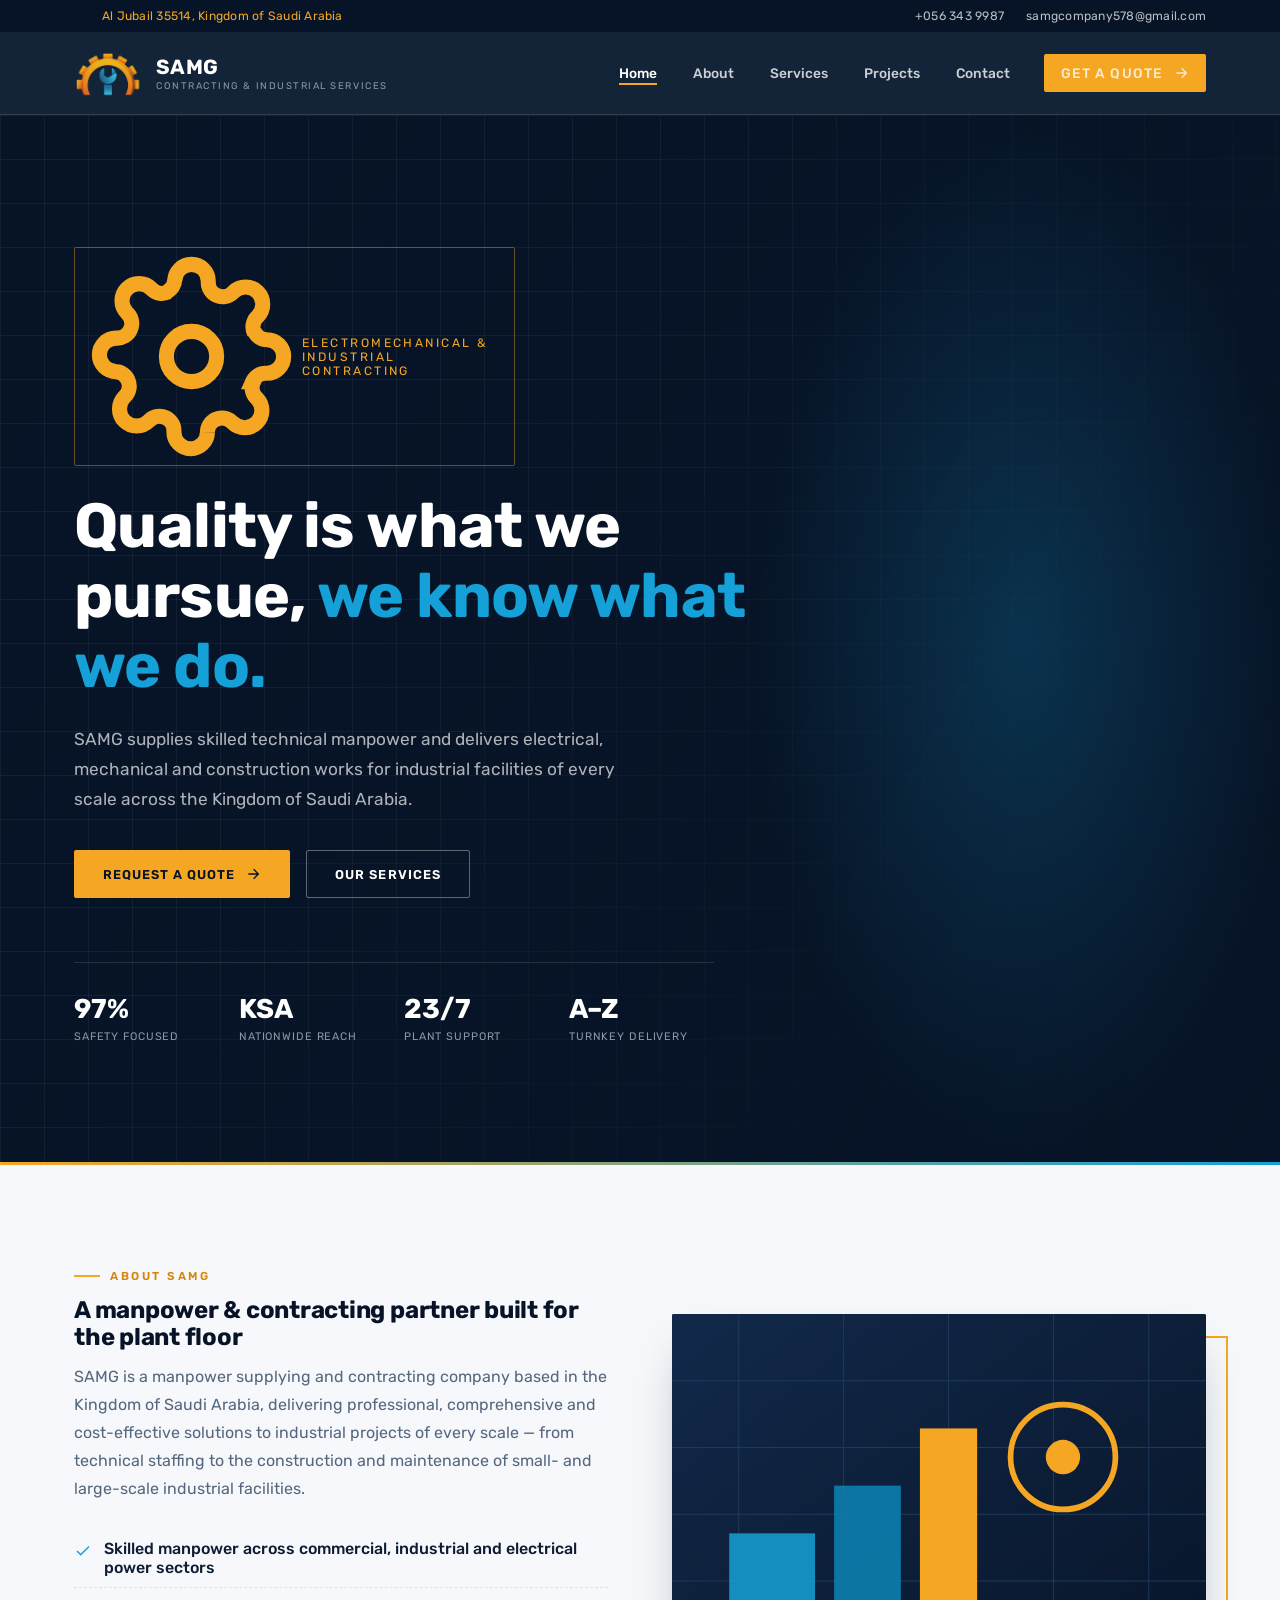
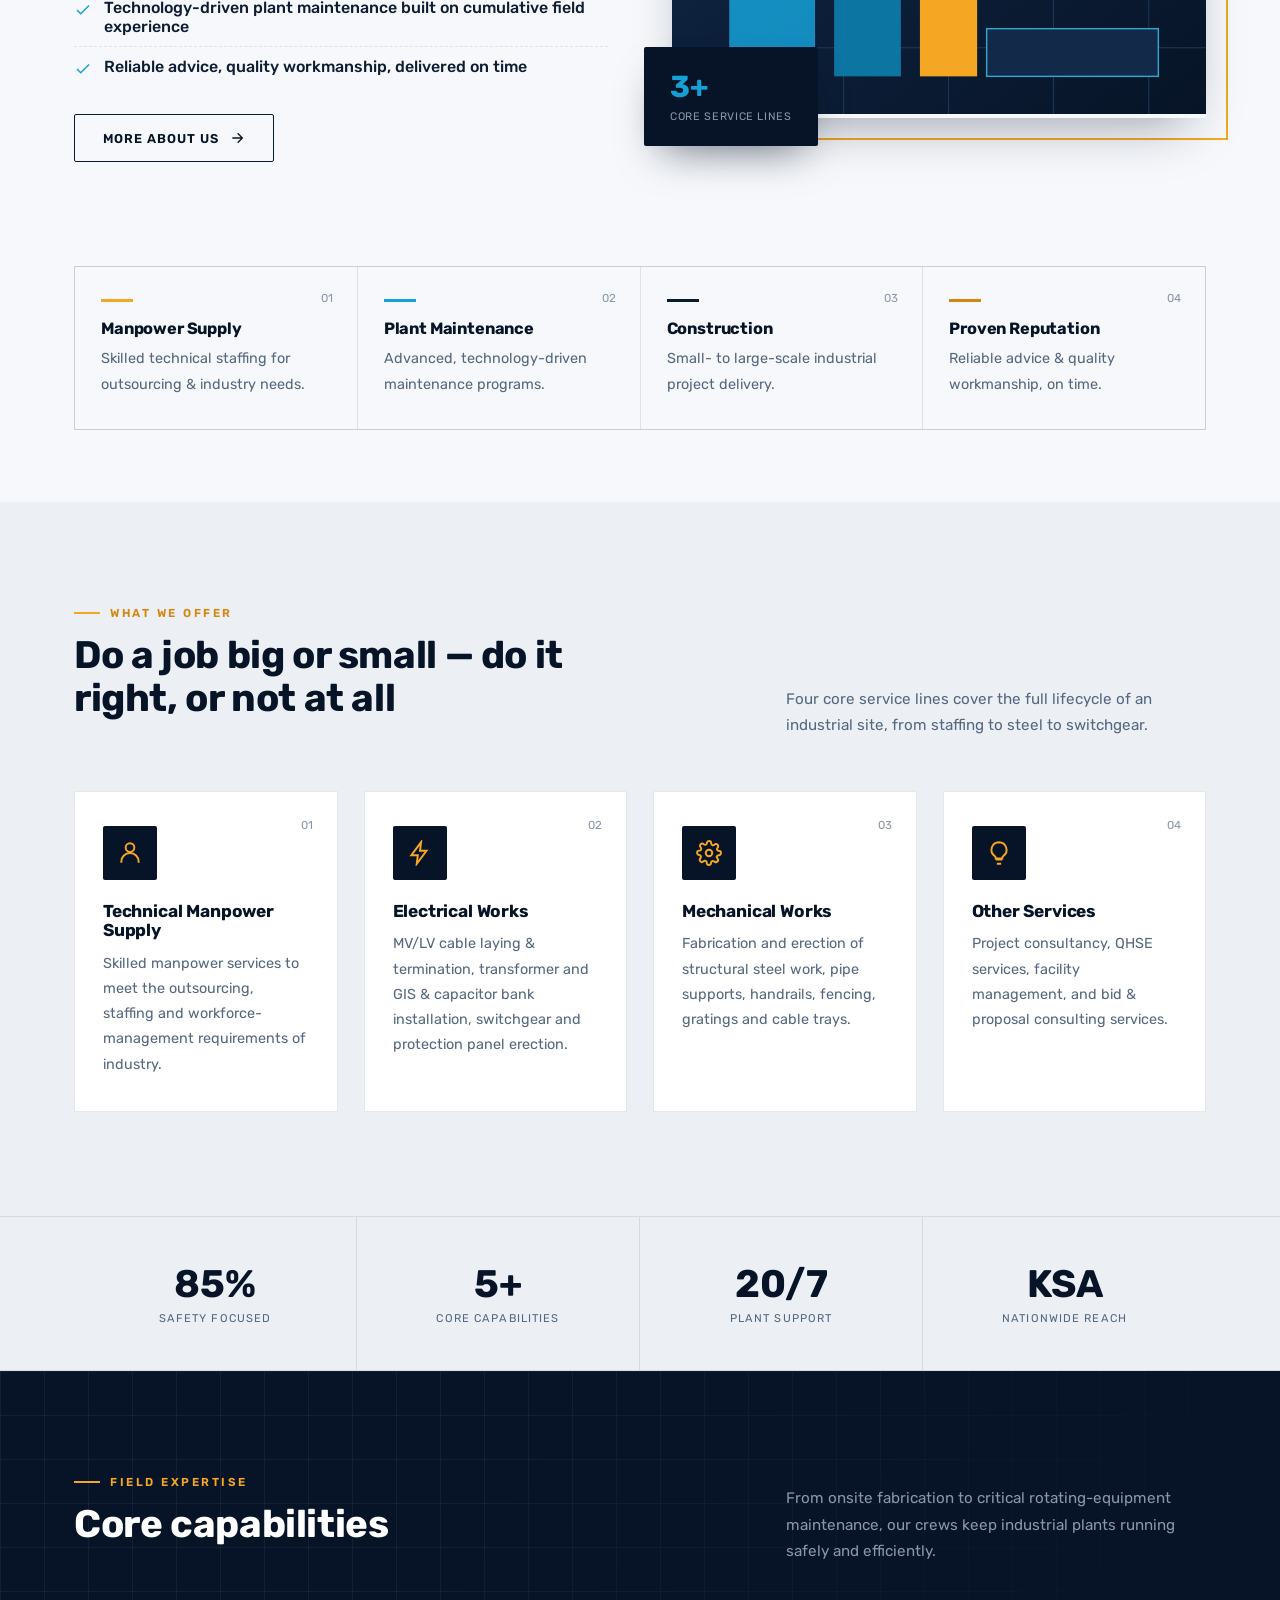
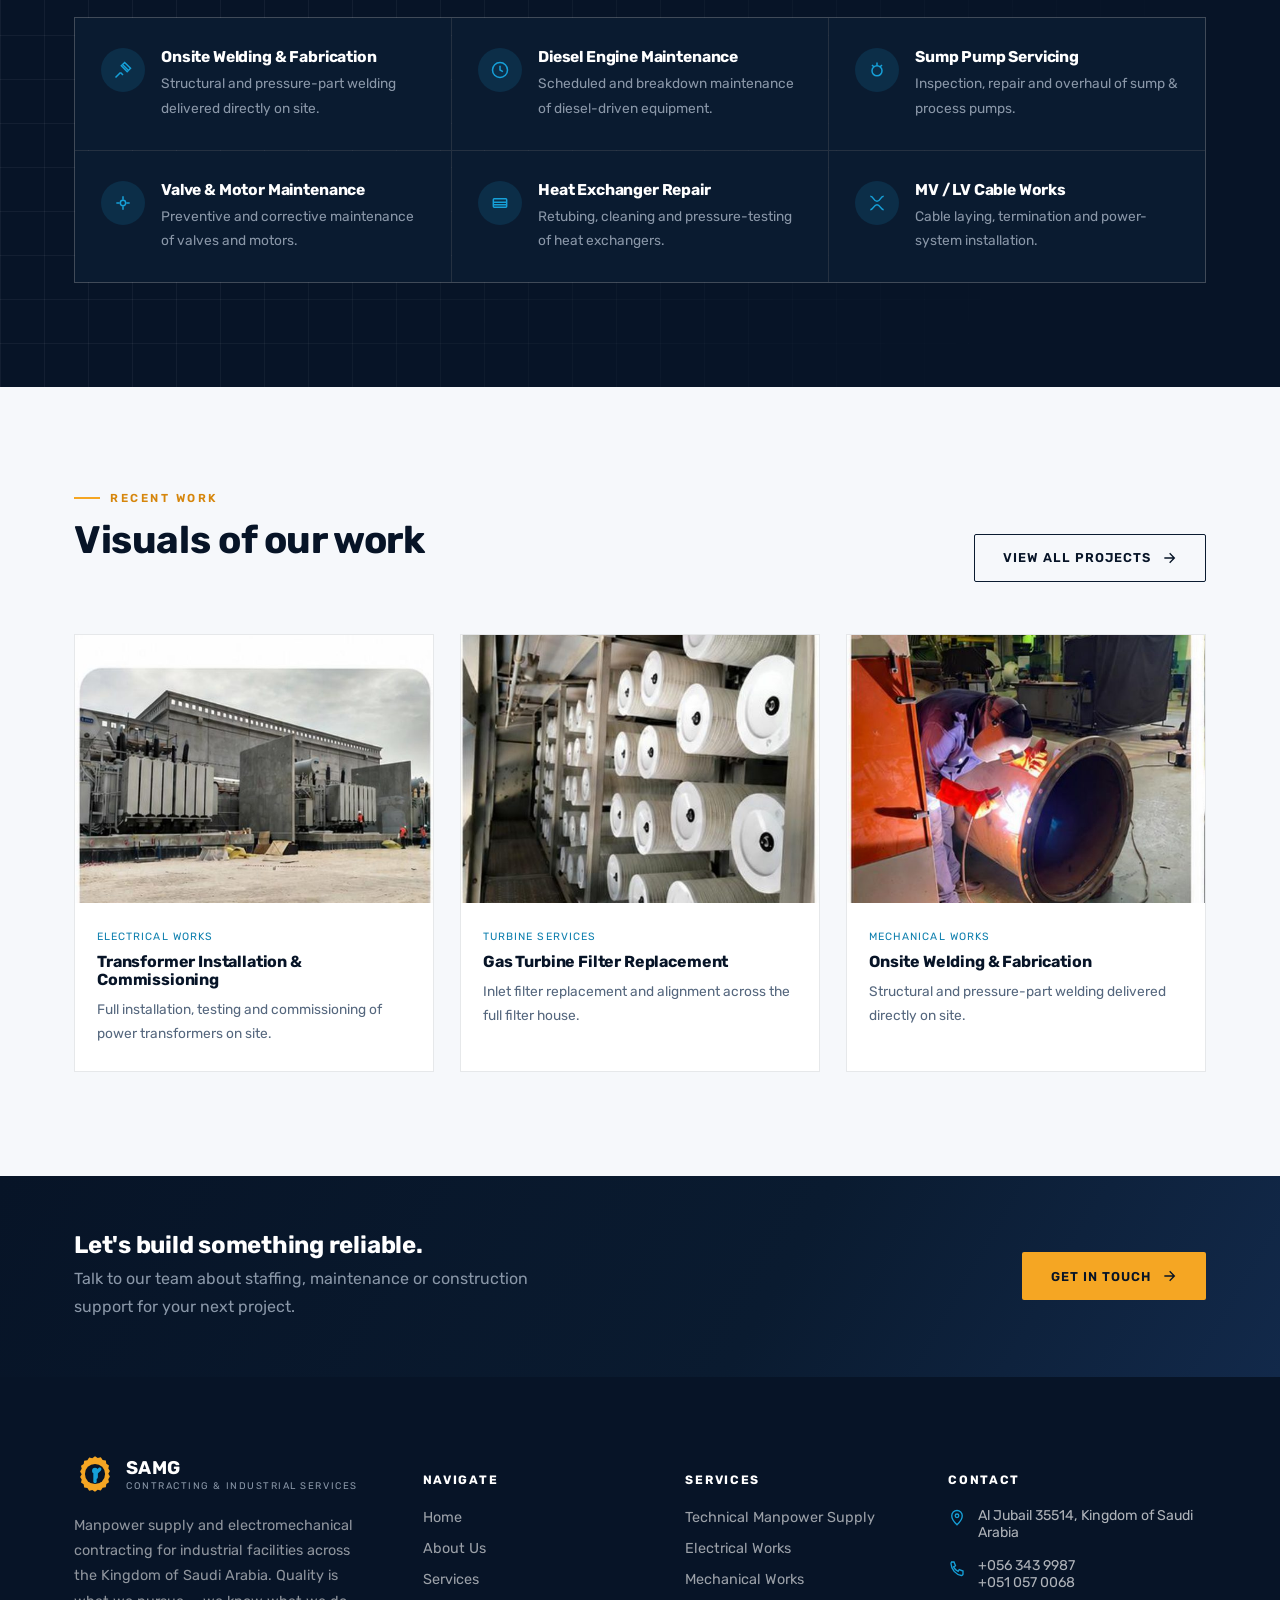
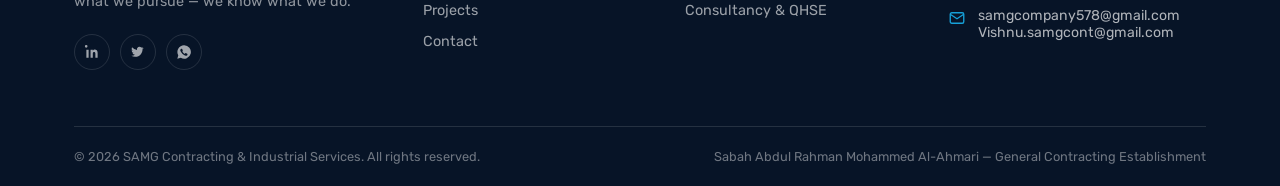
==== index.html @ eab7c197 "Initial Commit - SAMG website" ====
<!doctype html>
<html lang="en">

<head>
  <meta charset="UTF-8">
  <meta name="viewport" content="width=device-width, initial-scale=1.0">
  <title>SAMG Contracting & Industrial Services | Al Jubail, KSA</title>
  <meta name="description"
    content="SAMG is a manpower supplying and electromechanical contracting company based in Al Jubail, Kingdom of Saudi Arabia.">
  <link rel="icon" href="data:,">
  <link rel="preconnect" href="https://fonts.googleapis.com">
  <link
    href="https://fonts.googleapis.com/css2?family=Rubik:wght@400;500;600;700&family=JetBrains+Mono:wght@500;600&display=swap"
    rel="stylesheet">
  <link rel="stylesheet" href="css/style.css">
</head>

<body>
  <div class="topbar">
    <div class="container">
      <div class="topbar-links">
        <span><svg viewBox="0 0 24 24" fill="none" stroke="currentColor" stroke-width="1.8">
            <path d="M12 21s7-6.5 7-12a7 7 0 10-14 0c0 5.5 7 12 7 12z" />
            <circle cx="12" cy="9" r="2.4" />
          </svg></span>
        <span style="display:inline-flex;align-items:center;gap:6px;">Al Jubail 35514, Kingdom of Saudi Arabia</span>
      </div>
      <div class="topbar-links">
        <a href="tel:+0563439987">+056 343 9987</a>
        <a href="mailto:samgcompany578@gmail.com">samgcompany578@gmail.com</a>
      </div>
    </div>
  </div>
  <header class="navbar">
    <div class="container">
      <a href="index.html" class="brand">
        <img src="img/assets/logo.png" alt="samg_logo" class="brand-logo">
        <div>
          <div class="brand-word">SAM<span>G</span></div>
          <div class="brand-sub">Contracting &amp; Industrial Services</div>
        </div>
      </a>
      <nav class="nav-links">
        <a href="index.html" class="active">Home</a>
        <a href="about.html">About</a>
        <a href="services.html">Services</a>
        <a href="projects.html">Projects</a>
        <a href="contact.html">Contact</a>

        <a href="contact.html" class="btn btn-amber nav-cta">Get a Quote <svg viewBox="0 0 24 24" fill="none"
            stroke="currentColor" stroke-width="2">
            <path d="M5 12h14M13 5l7 7-7 7" />
          </svg></a>

        <!-- <a href="img/assets/SAMG_Company_Profile.pdf" class="btn btn-amber nav-cta"
          download="SAMG_Company_Profile.pdf">Company Profile <svg viewBox="0 0 24 24" fill="none" stroke="currentColor"
            stroke-width="2">
            <path d="M5 12h14M13 5l7 7-7 7" />
          </svg></a> -->
      </nav>
      <button class="nav-toggle" aria-label="Toggle menu"><span></span><span></span><span></span></button>
    </div>
  </header>

  <section class="hero">
    <div class="hero-grid"></div>
    <div class="hero-glow"></div>
    <div class="container">
      <div class="hero-inner reveal in">
        <div class="hero-tag"><svg viewBox="0 0 24 24" fill="none" stroke="currentColor" stroke-width="1.8">
            <circle cx="12" cy="12" r="3" />
            <path
              d="M19.4 15a1.7 1.7 0 00.3 1.9l.1.1a2 2 0 11-2.9 2.9l-.1-.1a1.7 1.7 0 00-1.9-.3 1.7 1.7 0 00-1 1.6V21a2 2 0 11-4 0v-.1a1.7 1.7 0 00-1-1.6 1.7 1.7 0 00-1.9.3l-.1.1a2 2 0 11-2.9-2.9l.1-.1a1.7 1.7 0 00.3-1.9 1.7 1.7 0 00-1.6-1H3a2 2 0 110-4h.1a1.7 1.7 0 001.6-1 1.7 1.7 0 00-.3-1.9l-.1-.1a2 2 0 112.9-2.9l.1.1a1.7 1.7 0 001.9.3H9a1.7 1.7 0 001-1.6V3a2 2 0 114 0v.1a1.7 1.7 0 001 1.6 1.7 1.7 0 001.9-.3l.1-.1a2 2 0 112.9 2.9l-.1.1a1.7 1.7 0 00-.3 1.9V9a1.7 1.7 0 001.6 1H21a2 2 0 110 4h-.1a1.7 1.7 0 00-1.6 1z" />
          </svg> Electromechanical &amp; Industrial Contracting</div>
        <h1>Quality is what we pursue, <em>we know what we do.</em></h1>
        <p class="lead">SAMG supplies skilled technical manpower and delivers electrical, mechanical and construction
          works for industrial facilities of every scale across the Kingdom of Saudi Arabia.</p>
        <div class="hero-cta">
          <a href="contact.html" class="btn btn-amber">Request a Quote <svg viewBox="0 0 24 24" fill="none"
              stroke="currentColor" stroke-width="2">
              <path d="M5 12h14M13 5l7 7-7 7" />
            </svg></a>
          <a href="services.html" class="btn btn-outline">Our Services</a>
        </div>
        <div class="hero-stats">
          <div class="hero-stat"><b data-count="100" data-suffix="%">0%</b><span>Safety Focused</span></div>
          <div class="hero-stat"><b>KSA</b><span>Nationwide Reach</span></div>
          <div class="hero-stat"><b data-count="24" data-suffix="/7">0</b><span>Plant Support</span></div>
          <div class="hero-stat"><b>A&ndash;Z</b><span>Turnkey Delivery</span></div>
        </div>
      </div>
    </div>
  </section>
  <div class="rule"></div>

  <section class="section">
    <div class="container">
      <div class="about-grid">
        <div class="reveal">
          <div class="eyebrow">About SAMG</div>
          <h2>A manpower &amp; contracting partner built for the plant floor</h2>
          <p>SAMG is a manpower supplying and contracting company based in the Kingdom of Saudi Arabia, delivering
            professional, comprehensive and cost-effective solutions to industrial projects of every scale &mdash; from
            technical staffing to the construction and maintenance of small- and large-scale industrial facilities.</p>
          <ul class="check-list">
            <li><svg viewBox="0 0 24 24" fill="none" stroke="currentColor" stroke-width="2">
                <path d="M20 6L9 17l-5-5" />
              </svg>Skilled manpower across commercial, industrial and electrical power sectors</li>
            <li><svg viewBox="0 0 24 24" fill="none" stroke="currentColor" stroke-width="2">
                <path d="M20 6L9 17l-5-5" />
              </svg>Technology-driven plant maintenance built on cumulative field experience</li>
            <li><svg viewBox="0 0 24 24" fill="none" stroke="currentColor" stroke-width="2">
                <path d="M20 6L9 17l-5-5" />
              </svg>Reliable advice, quality workmanship, delivered on time</li>
          </ul>
          <a href="about.html" class="btn btn-outline-dark">More About Us <svg viewBox="0 0 24 24" fill="none"
              stroke="currentColor" stroke-width="2">
              <path d="M5 12h14M13 5l7 7-7 7" />
            </svg></a>
        </div>
        <div class="about-media reveal">
          <div class="about-frame"></div>
          <div class="about-photo">
            <svg viewBox="0 0 560 420" xmlns="http://www.w3.org/2000/svg" role="img"
              aria-label="Industrial site illustration">
              <rect width="560" height="420" fill="#0A1B30" />
              <rect width="560" height="420" fill="url(#g1)" />
              <defs>
                <linearGradient id="g1" x1="0" y1="0" x2="1" y2="1">
                  <stop offset="0" stop-color="#12294A" />
                  <stop offset="1" stop-color="#071427" />
                </linearGradient>
              </defs>
              <g stroke="#1E3B5F" stroke-width="1">
                <line x1="0" y1="70" x2="560" y2="70" />
                <line x1="0" y1="140" x2="560" y2="140" />
                <line x1="0" y1="210" x2="560" y2="210" />
                <line x1="0" y1="280" x2="560" y2="280" />
                <line x1="0" y1="350" x2="560" y2="350" />
                <line x1="70" y1="0" x2="70" y2="420" />
                <line x1="180" y1="0" x2="180" y2="420" />
                <line x1="290" y1="0" x2="290" y2="420" />
                <line x1="400" y1="0" x2="400" y2="420" />
                <line x1="500" y1="0" x2="500" y2="420" />
              </g>
              <rect x="60" y="230" width="90" height="150" fill="#16A0D8" opacity=".85" />
              <rect x="170" y="180" width="70" height="200" fill="#0E7FAE" opacity=".9" />
              <rect x="260" y="120" width="60" height="260" fill="#F5A623" />
              <circle cx="410" cy="150" r="55" fill="none" stroke="#F5A623" stroke-width="6" />
              <circle cx="410" cy="150" r="18" fill="#F5A623" />
              <rect x="330" y="330" width="180" height="50" fill="#12294A" stroke="#2FA8CC" stroke-width="1.5" />
            </svg>
          </div>
          <div class="badge-float">
            <b>3+</b>
            <span>Core Service Lines</span>
          </div>
        </div>
      </div>
    </div>
  </section>

  <section class="section-tight" style="padding-top:0;">
    <div class="container">
      <div class="pillars reveal">
        <div class="pillar"><span class="num">01</span>
          <div class="pillar-bar"></div>
          <h4>Manpower Supply</h4>
          <p>Skilled technical staffing for outsourcing &amp; industry needs.</p>
        </div>
        <div class="pillar"><span class="num">02</span>
          <div class="pillar-bar"></div>
          <h4>Plant Maintenance</h4>
          <p>Advanced, technology-driven maintenance programs.</p>
        </div>
        <div class="pillar"><span class="num">03</span>
          <div class="pillar-bar"></div>
          <h4>Construction</h4>
          <p>Small- to large-scale industrial project delivery.</p>
        </div>
        <div class="pillar"><span class="num">04</span>
          <div class="pillar-bar"></div>
          <h4>Proven Reputation</h4>
          <p>Reliable advice &amp; quality workmanship, on time.</p>
        </div>
      </div>
    </div>
  </section>

  <section class="section" style="background:var(--paper-2);">
    <div class="container">
      <div class="head-row reveal">
        <div>
          <div class="eyebrow">What We Offer</div>
          <h2>Do a job big or small &mdash; do it right, or not at all</h2>
        </div>
        <p>Four core service lines cover the full lifecycle of an industrial site, from staffing to steel to switchgear.
        </p>
      </div>
      <div class="services-grid">
        <div class="service-card reveal" id="manpower"><span class="service-idx">01</span>
          <div class="service-icon"><svg viewBox="0 0 24 24" fill="none" stroke="currentColor" stroke-width="1.8">
              <circle cx="12" cy="7" r="4" />
              <path d="M4 21v-1a8 8 0 0116 0v1" />
            </svg></div>
          <h3>Technical Manpower Supply</h3>
          <p>Skilled manpower services to meet the outsourcing, staffing and workforce-management requirements of
            industry.</p>
        </div>
        <div class="service-card reveal" id="electrical"><span class="service-idx">02</span>
          <div class="service-icon"><svg viewBox="0 0 24 24" fill="none" stroke="currentColor" stroke-width="1.8">
              <path d="M13 2L4 14h6l-1 8 9-12h-6z" />
            </svg></div>
          <h3>Electrical Works</h3>
          <p>MV/LV cable laying &amp; termination, transformer and GIS &amp; capacitor bank installation, switchgear and
            protection panel erection.</p>
        </div>
        <div class="service-card reveal" id="mechanical"><span class="service-idx">03</span>
          <div class="service-icon"><svg viewBox="0 0 24 24" fill="none" stroke="currentColor" stroke-width="1.8">
              <circle cx="12" cy="12" r="3" />
              <path
                d="M19.4 15a1.7 1.7 0 00.3 1.9l.1.1a2 2 0 11-2.9 2.9l-.1-.1a1.7 1.7 0 00-1.9-.3 1.7 1.7 0 00-1 1.6V21a2 2 0 11-4 0v-.1a1.7 1.7 0 00-1-1.6 1.7 1.7 0 00-1.9.3l-.1.1a2 2 0 11-2.9-2.9l.1-.1a1.7 1.7 0 00.3-1.9 1.7 1.7 0 00-1.6-1H3a2 2 0 110-4h.1a1.7 1.7 0 001.6-1 1.7 1.7 0 00-.3-1.9l-.1-.1a2 2 0 112.9-2.9l.1.1a1.7 1.7 0 001.9.3H9a1.7 1.7 0 001-1.6V3a2 2 0 114 0v.1a1.7 1.7 0 001 1.6 1.7 1.7 0 001.9-.3l.1-.1a2 2 0 112.9 2.9l-.1.1a1.7 1.7 0 00-.3 1.9V9a1.7 1.7 0 001.6 1H21a2 2 0 110 4h-.1a1.7 1.7 0 00-1.6 1z" />
            </svg></div>
          <h3>Mechanical Works</h3>
          <p>Fabrication and erection of structural steel work, pipe supports, handrails, fencing, gratings and cable
            trays.</p>
        </div>
        <div class="service-card reveal" id="other"><span class="service-idx">04</span>
          <div class="service-icon"><svg viewBox="0 0 24 24" fill="none" stroke="currentColor" stroke-width="1.8">
              <path d="M9 18h6M10 22h4M12 2a7 7 0 00-4 12.7c.6.5 1 1.3 1 2.1v.2h6v-.2c0-.8.4-1.6 1-2.1A7 7 0 0012 2z" />
            </svg></div>
          <h3>Other Services</h3>
          <p>Project consultancy, QHSE services, facility management, and bid &amp; proposal consulting services.</p>
        </div>
      </div>
    </div>
  </section>

  <section class="stats-strip">
    <div class="container">
      <div class="stats-row">
        <div class="stat reveal"><b data-count="100" data-suffix="%">0%</b><span>Safety Focused</span></div>
        <div class="stat reveal"><b data-count="6" data-suffix="+">0+</b><span>Core Capabilities</span></div>
        <div class="stat reveal"><b data-count="24" data-suffix="/7">0</b><span>Plant Support</span></div>
        <div class="stat reveal"><b>KSA</b><span>Nationwide Reach</span></div>
      </div>
    </div>
  </section>

  <section class="capabilities section">
    <div class="hero-grid"></div>
    <div class="container" style="position:relative;z-index:2;">
      <div class="head-row reveal">
        <div>
          <div class="eyebrow on-dark">Field Expertise</div>
          <h2 style="color:#fff;">Core capabilities</h2>
        </div>
        <p style="color:var(--slate-light);">From onsite fabrication to critical rotating-equipment maintenance, our
          crews keep industrial plants running safely and efficiently.</p>
      </div>
      <div class="cap-grid reveal">
        <div class="cap-item">
          <div class="cap-icon"><svg viewBox="0 0 24 24" fill="none" stroke="currentColor" stroke-width="1.8">
              <path d="M3 21l6-6M14 3l7 7-4 4-7-7z" />
              <path d="M9 15l3 3M12 6l6 6" />
            </svg></div>
          <div>
            <h4>Onsite Welding &amp; Fabrication</h4>
            <p>Structural and pressure-part welding delivered directly on site.</p>
          </div>
        </div>
        <div class="cap-item">
          <div class="cap-icon"><svg viewBox="0 0 24 24" fill="none" stroke="currentColor" stroke-width="1.8">
              <circle cx="12" cy="12" r="9" />
              <path d="M12 7v5l3.5 2" />
            </svg></div>
          <div>
            <h4>Diesel Engine Maintenance</h4>
            <p>Scheduled and breakdown maintenance of diesel-driven equipment.</p>
          </div>
        </div>
        <div class="cap-item">
          <div class="cap-icon"><svg viewBox="0 0 24 24" fill="none" stroke="currentColor" stroke-width="1.8">
              <circle cx="12" cy="13" r="6" />
              <path d="M12 3v4M6 6l2.5 2.5M18 6l-2.5 2.5" />
            </svg></div>
          <div>
            <h4>Sump Pump Servicing</h4>
            <p>Inspection, repair and overhaul of sump &amp; process pumps.</p>
          </div>
        </div>
        <div class="cap-item">
          <div class="cap-icon"><svg viewBox="0 0 24 24" fill="none" stroke="currentColor" stroke-width="1.8">
              <circle cx="12" cy="12" r="3.2" />
              <path d="M4 12h4M16 12h4M12 4v4M12 16v4" />
            </svg></div>
          <div>
            <h4>Valve &amp; Motor Maintenance</h4>
            <p>Preventive and corrective maintenance of valves and motors.</p>
          </div>
        </div>
        <div class="cap-item">
          <div class="cap-icon"><svg viewBox="0 0 24 24" fill="none" stroke="currentColor" stroke-width="1.8">
              <rect x="4" y="7" width="16" height="10" rx="1" />
              <path d="M4 11h16M4 14h16" />
            </svg></div>
          <div>
            <h4>Heat Exchanger Repair</h4>
            <p>Retubing, cleaning and pressure-testing of heat exchangers.</p>
          </div>
        </div>
        <div class="cap-item">
          <div class="cap-icon"><svg viewBox="0 0 24 24" fill="none" stroke="currentColor" stroke-width="1.8">
              <path d="M4 4c4 0 4 6 8 6s4-6 8-6M4 20c4 0 4-6 8-6s4 6 8 6" />
            </svg></div>
          <div>
            <h4>MV / LV Cable Works</h4>
            <p>Cable laying, termination and power-system installation.</p>
          </div>
        </div>
      </div>
    </div>
  </section>

  <section class="section">
    <div class="container">
      <div class="head-row reveal">
        <div>
          <div class="eyebrow">Recent Work</div>
          <h2>Visuals of our work</h2>
        </div>
        <a href="projects.html" class="btn btn-outline-dark">View All Projects <svg viewBox="0 0 24 24" fill="none"
            stroke="currentColor" stroke-width="2">
            <path d="M5 12h14M13 5l7 7-7 7" />
          </svg></a>
      </div>
      <div class="proj-grid reveal">
        <div class="proj-card">
          <div class="proj-media"><img src="img/projects/work_transformer_install.jpg" alt="Transformer installation"
              loading="lazy"></div>
          <div class="proj-body"><span class="proj-tag">Electrical Works</span>
            <h3>Transformer Installation &amp; Commissioning</h3>
            <p>Full installation, testing and commissioning of power transformers on site.</p>
          </div>
        </div>
        <div class="proj-card">
          <div class="proj-media"><img src="img/projects/work_filter_racks.jpg" alt="Gas turbine filter replacement"
              loading="lazy"></div>
          <div class="proj-body"><span class="proj-tag">Turbine Services</span>
            <h3>Gas Turbine Filter Replacement</h3>
            <p>Inlet filter replacement and alignment across the full filter house.</p>
          </div>
        </div>
        <div class="proj-card">
          <div class="proj-media"><img src="img/projects/work_welding.jpg" alt="Onsite welding" loading="lazy"></div>
          <div class="proj-body"><span class="proj-tag">Mechanical Works</span>
            <h3>Onsite Welding &amp; Fabrication</h3>
            <p>Structural and pressure-part welding delivered directly on site.</p>
          </div>
        </div>
      </div>
    </div>
  </section>

  <section class="cta-banner">
    <div class="container">
      <div class="reveal">
        <h3>Let's build something reliable.</h3>
        <p>Talk to our team about staffing, maintenance or construction support for your next project.</p>
      </div>
      <a href="contact.html" class="btn btn-amber reveal">Get In Touch <svg viewBox="0 0 24 24" fill="none"
          stroke="currentColor" stroke-width="2">
          <path d="M5 12h14M13 5l7 7-7 7" />
        </svg></a>
    </div>
  </section>
  <footer>
    <div class="container">
      <div class="footer-grid">
        <div class="footer-about">
          <div class="footer-brand">
            <svg viewBox="0 0 100 100" class="brand-mark" xmlns="http://www.w3.org/2000/svg" aria-hidden="true">
              <g>
                <path fill="#F5A623"
                  d="M50 8l6.5 3.8 7.4-1.6 4.3 6.3 7.5 1.3 1.3 7.5 6.3 4.3-1.6 7.4L85.5 43l-3.8 6.5 3.8 6.5-3.8 6.4 1.6 7.4-6.3 4.3-1.3 7.5-7.5 1.3-4.3 6.3-7.4-1.6L50 92l-6.5-3.8-7.4 1.6-4.3-6.3-7.5-1.3-1.3-7.5-6.3-4.3 1.6-7.4L14.5 57l3.8-6.5-3.8-6.5 3.8-6.4-1.6-7.4 6.3-4.3 1.3-7.5 7.5-1.3 4.3-6.3 7.4 1.6z" />
                <circle cx="50" cy="50" r="24" fill="#071427" />
                <path fill="#16A0D8"
                  d="M50 30c2.2 0 4 1.8 4 4v10.3l6.4 6.4a4 4 0 11-5.7 5.7L47.7 49.4a4 4 0 01-1.7-3.3V34c0-2.2 1.8-4 4-4z"
                  transform="rotate(45 50 50)" />
                <rect x="46" y="46" width="8" height="26" rx="4" fill="#16A0D8" />
                <circle cx="50" cy="42" r="7" fill="#16A0D8" />
              </g>
            </svg>
            <div>
              <div class="brand-word">SAM<span>G</span></div>
              <div class="brand-sub">Contracting &amp; Industrial Services</div>
            </div>
          </div>
          <p>Manpower supply and electromechanical contracting for industrial facilities across the Kingdom of Saudi
            Arabia. Quality is what we pursue — we know what we do.</p>
          <div class="social-row">
            <a href="#" aria-label="LinkedIn"><svg viewBox="0 0 24 24" fill="currentColor">
                <path
                  d="M6.94 8.5H3.56V20.5H6.94V8.5ZM5.25 3.5A1.97 1.97 0 103.28 5.47 1.96 1.96 0 005.25 3.5ZM20.44 20.5H17.06V14.4C17.06 12.8 16.4 12 15.2 12A1.9 1.9 0 0013.2 13.9V20.5H9.83V8.5H13.2V10.1A3.72 3.72 0 0116.2 8.3C18.44 8.3 20.44 9.7 20.44 13V20.5Z" />
              </svg></a>
            <a href="#" aria-label="Twitter"><svg viewBox="0 0 24 24" fill="currentColor">
                <path
                  d="M20 5.9c-.7.3-1.4.5-2.2.6a3.8 3.8 0 001.7-2.1c-.8.4-1.6.8-2.5 1a3.8 3.8 0 00-6.5 3.5A10.8 10.8 0 013 4.9a3.8 3.8 0 001.2 5.1c-.6 0-1.2-.2-1.7-.5v.1a3.8 3.8 0 003 3.8 3.8 3.8 0 01-1.7.1 3.8 3.8 0 003.6 2.7A7.7 7.7 0 012 17.6a10.8 10.8 0 005.9 1.7c7 0 10.9-5.9 10.9-11v-.5c.8-.5 1.4-1.2 1.9-2z" />
              </svg></a>
            <a href="https://wa.me/966507512981" aria-label="WhatsApp"><svg viewBox="0 0 24 24" fill="currentColor">
                <path
                  d="M12 2a10 10 0 00-8.6 15L2 22l5.2-1.4A10 10 0 1012 2zm5.7 14.3c-.2.6-1.3 1.2-1.8 1.2-.5.1-1 .1-3.3-.7a11.6 11.6 0 01-4.8-4.3c-1-1.3-1.4-2.4-1.4-3 0-.7.5-1.6 1-2a1.1 1.1 0 01.8-.4h.5c.2 0 .4 0 .6.5l.8 2c.1.2.1.4 0 .6l-.4.6c-.1.2-.2.3-.1.5.5 1 1.2 1.8 2 2.4.8.6 1.2.8 1.4.9.2.1.4.1.5-.1l.7-.9c.2-.2.4-.2.6-.1l1.8 1c.2.1.4.2.4.4.1.2.1.8-.1 1.4z" />
              </svg></a>
          </div>
        </div>
        <div>
          <h5>Navigate</h5>
          <ul class="footer-links">
            <li><a href="index.html">Home</a></li>
            <li><a href="about.html">About Us</a></li>
            <li><a href="services.html">Services</a></li>
            <li><a href="projects.html">Projects</a></li>
            <li><a href="contact.html">Contact</a></li>
          </ul>
        </div>
        <div>
          <h5>Services</h5>
          <ul class="footer-links">
            <li><a href="services.html#manpower">Technical Manpower Supply</a></li>
            <li><a href="services.html#electrical">Electrical Works</a></li>
            <li><a href="services.html#mechanical">Mechanical Works</a></li>
            <li><a href="services.html#other">Consultancy &amp; QHSE</a></li>
          </ul>
        </div>
        <div>
          <h5>Contact</h5>
          <ul class="footer-contact">
            <li><svg viewBox="0 0 24 24" fill="none" stroke="currentColor" stroke-width="1.8">
                <path d="M12 21s7-6.5 7-12a7 7 0 10-14 0c0 5.5 7 12 7 12z" />
                <circle cx="12" cy="9" r="2.4" />
              </svg><span>Al Jubail 35514, Kingdom of Saudi Arabia</span></li>
            <li><svg viewBox="0 0 24 24" fill="none" stroke="currentColor" stroke-width="1.8">
                <path d="M4 4h4l2 5-2.5 1.5a12 12 0 006 6L15 14l5 2v4a2 2 0 01-2.2 2A17 17 0 014 6.2 2 2 0 016 4z" />
              </svg><span>+056 343 9987<br>+051 057 0068</span></li>
            <li><svg viewBox="0 0 24 24" fill="none" stroke="currentColor" stroke-width="1.8">
                <rect x="3" y="5" width="18" height="14" rx="2" />
                <path d="M3 7l9 6 9-6" />
              </svg><span>samgcompany578@gmail.com<br>Vishnu.samgcont@gmail.com</span></li>
          </ul>
        </div>
      </div>
      <div class="footer-bottom">
        <span>&copy; <span id="year"></span> SAMG Contracting &amp; Industrial Services. All rights reserved.</span>
        <span>Sabah Abdul Rahman Mohammed Al-Ahmari — General Contracting Establishment</span>
      </div>
    </div>
  </footer>
  <div class="to-top" aria-label="Back to top"><svg viewBox="0 0 24 24" fill="none" stroke="currentColor"
      stroke-width="2">
      <path d="M12 19V5M5 12l7-7 7 7" />
    </svg></div>
  <script>document.getElementById('year').textContent = new Date().getFullYear();</script>
  <script src="js/main.js"></script>
</body>

</html>
---- css/style.css ----
/* ============================================================
   SAMG · Contracting & Industrial Services
   Design tokens
   ============================================================ */
:root{
  --navy-deep:   #071427;
  --navy:        #0A1B30;
  --navy-soft:   #12294A;
  --paper:       #F6F8FB;
  --paper-2:     #ECF0F5;
  --ink:         #0E1D33;
  --slate:       #55677E;
  --slate-light: #8A97A8;
  --amber:       #F5A623;
  --amber-deep:  #D6860C;
  --teal:        #16A0D8;
  --teal-deep:   #0E7FAE;
  --line:        rgba(14,29,51,0.10);
  --line-dark:   rgba(255,255,255,0.12);

  --font-display: "Rubik", sans-serif;
  --font-body:    "Rubik", sans-serif;
  --font-mono:    "Rubik", sans-serif;
  /* --font-mono:    "JetBrains Mono", "Courier New", monospace; */
}

*{box-sizing:border-box;}
html{scroll-behavior:smooth;}
body{
  margin:0;
  font-family:var(--font-body);
  color:var(--ink);
  background:var(--paper);
  -webkit-font-smoothing:antialiased;
  overflow-x:hidden;
}
img{max-width:100%;display:block;}
a{text-decoration:none;color:inherit;}
ul{list-style:none;margin:0;padding:0;}
h1,h2,h3,h4{
  font-family:var(--font-display);
  font-weight:700;
  line-height:1.12;
  margin:0 0 .5em;
  color:var(--navy-deep);
  letter-spacing:-0.01em;
}
p{margin:0 0 1em;color:var(--slate);line-height:1.75;}
.container{width:100%;max-width:1180px;margin:0 auto;padding:0 24px;}

/* -------------------- eyebrow / labels -------------------- */
.eyebrow{
  font-family:var(--font-mono);
  font-size:.72rem;
  letter-spacing:.22em;
  text-transform:uppercase;
  color:var(--amber-deep);
  display:flex;
  align-items:center;
  gap:10px;
  margin-bottom:14px;
  font-weight:600;
}
.eyebrow::before{
  content:"";
  width:26px;height:2px;
  background:var(--amber);
  display:inline-block;
}
.eyebrow.on-dark{color:var(--amber);}

.section{padding:104px 0;}
.section-tight{padding:72px 0;}
@media(max-width:780px){
  .section{padding:64px 0;}
  .section-tight{padding:48px 0;}
}

/* -------------------- buttons -------------------- */
.btn{
  display:inline-flex;
  align-items:center;
  gap:10px;
  font-family:var(--font-mono);
  font-size:.8rem;
  letter-spacing:.08em;
  text-transform:uppercase;
  font-weight:600;
  padding:15px 28px;
  border-radius:2px;
  border:1.5px solid transparent;
  cursor:pointer;
  transition:all .25s ease;
  white-space:nowrap;
}
.btn-amber{background:var(--amber);color:var(--navy-deep);}
.btn-amber:hover{background:var(--amber-deep);transform:translateY(-2px);}
.btn-outline{border-color:rgba(255,255,255,.35);color:#fff;}
.btn-outline:hover{border-color:#fff;background:rgba(255,255,255,.08);}
.btn-outline-dark{border-color:var(--navy);color:var(--navy-deep);}
.btn-outline-dark:hover{background:var(--navy-deep);color:#fff;}
.btn svg{width:16px;height:16px;transition:transform .25s ease;}
.btn:hover svg{transform:translateX(4px);}

/* -------------------- topbar + nav -------------------- */
.topbar{
  background:var(--navy-deep);
  color:rgba(255,255,255,.72);
  font-family:var(--font-mono);
  font-size:.76rem;
  letter-spacing:.02em;
}
.topbar .container{
  display:flex;justify-content:space-between;align-items:center;
  padding-top:9px;padding-bottom:9px;
  flex-wrap:wrap; gap:8px;
}
.topbar a{color:rgba(255,255,255,.72);}
.topbar-links{display:flex;gap:22px;}
.topbar-links span{color:var(--amber);margin-right:6px;}

.navbar{
  position:sticky;top:0;z-index:200;
  background:rgba(10,27,48,.96);
  backdrop-filter:blur(8px);
  border-bottom:1px solid var(--line-dark);
}
.navbar .container{
  display:flex;align-items:center;justify-content:space-between;
  height:82px;
}
.brand{display:flex;align-items:center;gap:12px;}
.brand-mark{width:42px;height:42px;flex:none;}
.brand-word{
  font-family:var(--font-display);
  font-weight:700;font-size:1.28rem;letter-spacing:.02em;
  color:#fff;
}
.brand-logo{width:70px;flex:none;}
/* .brand-word span{color:var(--teal);} */
.brand-sub{
  font-family:var(--font-mono);
  font-size:.6rem;letter-spacing:.16em;
  color:var(--slate-light);text-transform:uppercase;
  margin-top:1px;
}
.nav-links{display:flex;align-items:center;gap:4px;}
.nav-links a{
  color:rgba(255,255,255,.78);
  font-size:.86rem;font-weight:500;
  padding:10px 16px;border-radius:2px;
  position:relative;
  transition:color .2s ease;
}
.nav-links a:hover, .nav-links a.active{color:#fff;}
.nav-links a.active::after{
  content:"";position:absolute;left:16px;right:16px;bottom:6px;height:2px;background:var(--amber);
}
.nav-cta{margin-left:14px;}
.nav-toggle{display:none;background:none;border:0;cursor:pointer;padding:8px;}
.nav-toggle span{display:block;width:24px;height:2px;background:#fff;margin:5px 0;transition:.25s;}

@media(max-width:980px){
  .nav-links{
    position:fixed;inset:82px 0 0 0;
    background:var(--navy-deep);
    flex-direction:column;align-items:flex-start;
    padding:20px 28px;gap:2px;
    transform:translateX(100%);
    transition:transform .3s ease;
    overflow-y:auto;
    height:calc(100vh - 82px);
  }
  .nav-links.open{transform:translateX(0);}
  .nav-links a{width:100%;padding:14px 6px;border-bottom:1px solid var(--line-dark);}
  .nav-cta{margin:14px 0 0;}
  .nav-toggle{display:block;}
  .topbar-links{gap:14px;}
}

/* -------------------- hero -------------------- */
.hero{
  position:relative;
  background:
    linear-gradient(120deg, rgba(7,20,39,.92) 10%, rgba(7,20,39,.72) 55%, rgba(7,20,39,.4) 100%),
    var(--navy-deep);
  color:#fff;
  overflow:hidden;
}
.hero-grid{
  position:absolute;inset:0;
  background-image:
    linear-gradient(rgba(255,255,255,.05) 1px, transparent 1px),
    linear-gradient(90deg, rgba(255,255,255,.05) 1px, transparent 1px);
  background-size:44px 44px;
  mask-image:linear-gradient(120deg, #000 30%, transparent 85%);
}
.hero-glow{
  position:absolute;right:-10%;top:-20%;width:60%;height:140%;
  background:radial-gradient(closest-side, rgba(22,160,216,.22), transparent 70%);
  pointer-events:none;
}
.hero-inner{
  position:relative;z-index:2;
  padding:132px 0 118px;
  max-width:760px;
}
.hero-tag{
  font-family:var(--font-mono);font-size:.76rem;letter-spacing:.2em;
  text-transform:uppercase;color:var(--amber);
  display:inline-flex;align-items:center;gap:10px;
  border:1px solid rgba(245,166,35,.4);
  padding:8px 16px;border-radius:2px;margin-bottom:26px;
}
.hero h1{
  font-size:clamp(2.4rem, 5vw, 3.9rem);
  color:#fff;margin-bottom:22px;
}
.hero h1 em{
  font-style:normal;color:var(--teal);
}
.hero p.lead{
  color:rgba(255,255,255,.68);
  font-size:1.08rem;max-width:560px;margin-bottom:36px;
}
.hero-cta{display:flex;gap:16px;flex-wrap:wrap;margin-bottom:64px;}
.hero-stats{
  display:grid;grid-template-columns:repeat(4,1fr);
  border-top:1px solid var(--line-dark);
  padding-top:30px;max-width:640px;gap:20px;
}
.hero-stat b{
  display:block;font-family:var(--font-display);font-size:1.7rem;color:#fff;
}
.hero-stat span{
  font-family:var(--font-mono);font-size:.68rem;letter-spacing:.08em;
  text-transform:uppercase;color:var(--slate-light);
}
@media(max-width:700px){
  .hero-stats{grid-template-columns:repeat(2,1fr);row-gap:26px;}
  .hero-inner{padding:90px 0 70px;}
}

/* thin gradient rule used as a section divider */
.rule{height:3px;background:linear-gradient(90deg,var(--amber),var(--teal));}

/* -------------------- pill / breadcrumb page header (inner pages) -------------------- */
.page-head{
  position:relative;background:var(--navy-deep);color:#fff;
  padding:76px 0 58px;overflow:hidden;
}
.page-head .hero-grid{mask-image:linear-gradient(180deg,#000 0%, transparent 100%);}
.page-head h1{color:#fff;font-size:clamp(2rem,3.6vw,2.8rem);margin-bottom:10px;}
.crumb{
  font-family:var(--font-mono);font-size:.78rem;color:var(--slate-light);
  display:flex;gap:8px;align-items:center;position:relative;z-index:2;margin:10px 0px;
}
.crumb a{color:var(--teal);}
.page-head-inner{position:relative;z-index:2;}

/* -------------------- about section -------------------- */
.about-grid{
  display:grid;grid-template-columns:1fr 1fr;gap:64px;align-items:center;
}
.about-media{position:relative;}
.about-frame{
  border:2px solid var(--amber);
  position:absolute;inset:22px -22px -22px 22px;
  z-index:0;
}
.about-photo{
  position:relative;z-index:1;
  border-radius:2px;overflow:hidden;
  box-shadow:0 24px 50px -20px rgba(7,20,39,.4);
}
.badge-float{
  position:absolute;z-index:2;left:-28px;bottom:-28px;
  background:var(--navy-deep);color:#fff;
  padding:22px 26px;border-radius:2px;
  box-shadow:0 20px 40px -16px rgba(7,20,39,.5);
  min-width:170px;
}
.badge-float b{font-family:var(--font-display);font-size:1.9rem;color:var(--teal);display:block;}
.badge-float span{font-family:var(--font-mono);font-size:.68rem;letter-spacing:.06em;color:var(--slate-light);text-transform:uppercase;}
@media(max-width:900px){
  .about-grid{grid-template-columns:1fr;gap:56px;}
  .about-frame{display:none;}
  .badge-float{left:16px;bottom:-24px;}
}

.check-list{margin:26px 0;}
.check-list li{
  display:flex;gap:12px;align-items:flex-start;
  padding:10px 0;color:var(--ink);font-weight:500;
  border-bottom:1px dashed var(--line);
}
.check-list li:last-child{border-bottom:0;}
.check-list svg{flex:none;width:18px;height:18px;color:var(--teal);margin-top:3px;}

/* -------------------- pillar / feature cards -------------------- */
.pillars{display:grid;grid-template-columns:repeat(4,1fr);gap:1px;background:var(--line);border:1px solid var(--line);}
.pillar{background:var(--paper);padding:32px 26px;position:relative;}
.pillar .num{
  font-family:var(--font-mono);font-size:.72rem;color:var(--slate-light);
  position:absolute;top:24px;right:24px;
}
.pillar h4{font-size:1.02rem;margin-bottom:8px;}
.pillar p{font-size:.9rem;margin:0;}
.pillar-bar{width:32px;height:3px;background:var(--amber);margin-bottom:18px;}
.pillar:nth-child(2) .pillar-bar{background:var(--teal);}
.pillar:nth-child(3) .pillar-bar{background:var(--navy);}
.pillar:nth-child(4) .pillar-bar{background:var(--amber-deep);}
@media(max-width:900px){.pillars{grid-template-columns:1fr 1fr;}}
@media(max-width:560px){.pillars{grid-template-columns:1fr;}}

/* -------------------- section heading -------------------- */
.head-row{
  display:flex;justify-content:space-between;align-items:flex-end;
  gap:32px;margin-bottom:52px;
}
.head-row h2{font-size:clamp(1.7rem,3vw,2.4rem);max-width:560px;}
.head-row p{max-width:420px;margin:0;font-size:.95rem;}
.center-head{text-align:center;max-width:640px;margin:0 auto 56px;}
.center-head h2{font-size:clamp(1.7rem,3vw,2.4rem);}
@media(max-width:780px){.head-row{flex-direction:column;align-items:flex-start;}}

/* -------------------- service cards -------------------- */
.services-grid{display:grid;grid-template-columns:repeat(4,1fr);gap:26px;}
.service-card{
  background:#fff;border:1px solid var(--line);
  padding:34px 28px;position:relative;
  transition:transform .25s ease, box-shadow .25s ease, border-color .25s ease;
}
.service-card:hover{
  transform:translateY(-6px);
  box-shadow:0 24px 44px -24px rgba(7,20,39,.28);
  border-color:transparent;
}
.service-icon{
  width:54px;height:54px;border-radius:2px;
  display:flex;align-items:center;justify-content:center;
  background:var(--navy-deep);color:var(--amber);
  margin-bottom:22px;
}
.service-icon svg{width:26px;height:26px;}
.service-card h3{font-size:1.08rem;margin-bottom:10px;}
.service-card p{font-size:.9rem;margin-bottom:0;}
.service-idx{
  position:absolute;top:26px;right:24px;
  font-family:var(--font-mono);font-size:.72rem;color:var(--slate-light);
}
@media(max-width:1000px){.services-grid{grid-template-columns:1fr 1fr;}}
@media(max-width:560px){.services-grid{grid-template-columns:1fr;}}

/* -------------------- capability list (dark strip) -------------------- */
.capabilities{
  background:var(--navy-deep);color:#fff;position:relative;overflow:hidden;
}
.cap-grid{display:grid;grid-template-columns:repeat(3,1fr);gap:1px;background:var(--line-dark);border:1px solid var(--line-dark);position:relative;z-index:2;}
.cap-item{background:var(--navy);padding:30px 26px;display:flex;gap:16px;}
.cap-icon{
  width:44px;height:44px;flex:none;border-radius:50%;
  background:rgba(22,160,216,.14);color:var(--teal);
  display:flex;align-items:center;justify-content:center;
}
.cap-icon svg{width:20px;height:20px;}
.cap-item h4{color:#fff;font-size:.98rem;margin-bottom:6px;}
.cap-item p{color:var(--slate-light);font-size:.86rem;margin:0;}
@media(max-width:900px){.cap-grid{grid-template-columns:1fr 1fr;}}
@media(max-width:600px){.cap-grid{grid-template-columns:1fr;}}

/* -------------------- stats counter strip -------------------- */
.stats-strip{
  background:var(--paper-2);
  border-top:1px solid var(--line);border-bottom:1px solid var(--line);
}
.stats-row{display:grid;grid-template-columns:repeat(4,1fr);}
.stat{
  padding:44px 20px;text-align:center;border-right:1px solid var(--line);
}
.stat:last-child{border-right:0;}
.stat b{
  font-family:var(--font-display);font-size:2.4rem;color:var(--navy-deep);display:block;
}
.stat span{
  font-family:var(--font-mono);font-size:.7rem;letter-spacing:.1em;text-transform:uppercase;color:var(--slate);
}
@media(max-width:700px){
  .stats-row{grid-template-columns:1fr 1fr;}
  .stat{border-bottom:1px solid var(--line);}
}

/* -------------------- process / timeline -------------------- */
.process{display:grid;grid-template-columns:repeat(4,1fr);gap:0;position:relative;}
.process::before{
  content:"";position:absolute;top:23px;left:6%;right:6%;height:2px;
  background:repeating-linear-gradient(90deg, var(--line) 0 8px, transparent 8px 16px);
}
.p-step{padding:0 18px;position:relative;text-align:left;}
.p-num{
  width:46px;height:46px;border-radius:50%;
  background:var(--navy-deep);color:var(--amber);
  font-family:var(--font-mono);font-weight:600;
  display:flex;align-items:center;justify-content:center;
  margin-bottom:22px;position:relative;z-index:2;
}
.p-step h4{font-size:1rem;margin-bottom:8px;}
.p-step p{font-size:.87rem;}
@media(max-width:900px){.process{grid-template-columns:1fr 1fr;row-gap:40px;}.process::before{display:none;}}
@media(max-width:560px){.process{grid-template-columns:1fr;}}

/* -------------------- quote / CTA banner -------------------- */
.cta-banner{
  background:linear-gradient(120deg, var(--navy-deep), var(--navy) 60%, var(--navy-soft));
  color:#fff;position:relative;overflow:hidden;
}
.cta-banner .container{
  display:flex;justify-content:space-between;align-items:center;gap:30px;flex-wrap:wrap;
  padding:56px 24px;
}
.cta-banner h3{color:#fff;font-size:1.5rem;margin-bottom:6px;max-width:520px;}
.cta-banner p{color:var(--slate-light);margin:0;max-width:480px;}

/* -------------------- values (about page) -------------------- */
.value-card{
  background:#fff;border:1px solid var(--line);border-left:3px solid var(--amber);
  padding:30px 30px;margin-bottom:20px;
  display:flex;gap:22px;
}
.value-card:nth-child(2){border-left-color:var(--teal);}
.value-card:nth-child(3){border-left-color:var(--navy);}
.value-icon{
  width:52px;height:52px;flex:none;border-radius:50%;
  background:var(--paper-2);display:flex;align-items:center;justify-content:center;color:var(--navy-deep);
}
.value-icon svg{width:24px;height:24px;}
.value-card h3{font-size:1.1rem;margin-bottom:8px;}
.value-card p{margin:0;font-size:.92rem;}

@media(max-width:900px){.value-card{flex-direction:column;align-items:flex-start;}.value-icon{margin-bottom:12px;}}

/* -------------------- footer -------------------- */
footer{background:var(--navy-deep);color:rgba(255,255,255,.62);padding-top:76px;}
.footer-grid{
  display:grid;grid-template-columns:1.4fr 1fr 1fr 1.2fr;gap:48px;
  padding-bottom:56px;border-bottom:1px solid var(--line-dark);
}
.footer-about p{color:rgba(255,255,255,.55);font-size:.9rem;}
.footer-brand{display:flex;align-items:center;gap:10px;margin-bottom:18px;}
.footer-brand .brand-word{font-size:1.15rem;}
footer h5{
  color:#fff;font-family:var(--font-mono);font-size:.76rem;
  letter-spacing:.14em;text-transform:uppercase;margin-bottom:20px;
}
.footer-links li{margin-bottom:12px;}
.footer-links a{color:rgba(255,255,255,.6);font-size:.9rem;transition:color .2s;}
.footer-links a:hover{color:var(--amber);}
.footer-contact li{
  display:flex;gap:12px;margin-bottom:16px;font-size:.88rem;color:rgba(255,255,255,.68);
}
.footer-contact svg{flex:none;width:18px;height:18px;color:var(--teal);margin-top:2px;}
.social-row{display:flex;gap:10px;margin-top:20px;}
.social-row a{
  width:36px;height:36px;border:1px solid var(--line-dark);border-radius:50%;
  display:flex;align-items:center;justify-content:center;
  transition:.2s;
}
.social-row a:hover{background:var(--amber);border-color:var(--amber);color:var(--navy-deep);}
.social-row svg{width:16px;height:16px;}
.footer-bottom{
  display:flex;justify-content:space-between;align-items:center;
  padding:22px 0;font-size:.8rem;color:rgba(255,255,255,.42);flex-wrap:wrap;gap:10px;
}
@media(max-width:900px){.footer-grid{grid-template-columns:1fr 1fr;}}
@media(max-width:560px){.footer-grid{grid-template-columns:1fr;}}

/* -------------------- contact page -------------------- */
.contact-grid{display:grid;grid-template-columns:.9fr 1.1fr;gap:56px;}
.contact-card{
  background:#fff;border:1px solid var(--line);padding:26px 24px;margin-bottom:16px;
  display:flex;gap:18px;align-items:flex-start;
}
.contact-card .service-icon{margin-bottom:0;}
.contact-card h4{font-size:.98rem;margin-bottom:6px;}
.contact-card p{margin:0;font-size:.9rem;}
.form-wrap{background:#fff;border:1px solid var(--line);padding:42px;}
.form-row{display:grid;grid-template-columns:1fr 1fr;gap:18px;margin-bottom:18px;}
.form-field label{
  display:block;font-family:var(--font-mono);font-size:.7rem;
  letter-spacing:.08em;text-transform:uppercase;color:var(--slate);margin-bottom:8px;
}
.form-field input, .form-field textarea, .form-field select{
  width:100%;border:1px solid var(--line);border-radius:2px;
  padding:13px 14px;font-family:var(--font-body);font-size:.92rem;color:var(--ink);
  background:var(--paper);transition:border-color .2s;
}
.form-field input:focus, .form-field textarea:focus, .form-field select:focus{
  outline:none;border-color:var(--teal);background:#fff;
}
.form-field textarea{resize:vertical;min-height:130px;}
@media(max-width:900px){.contact-grid{grid-template-columns:1fr;}}
@media(max-width:560px){.form-row{grid-template-columns:1fr;}.form-wrap{padding:26px;}}
.map-frame{border:1px solid var(--line);height:340px;filter:grayscale(.3);}
.map-frame iframe{width:100%;height:100%;border:0;display:block;}

/* -------------------- project gallery cards -------------------- */
.proj-grid{display:grid;grid-template-columns:repeat(3,1fr);gap:26px;}
.proj-grid-4{grid-template-columns:repeat(4,1fr);}
.proj-card{
  background:#fff;border:1px solid var(--line);overflow:hidden;
  transition:transform .25s ease, box-shadow .25s ease;
}
.proj-card:hover{transform:translateY(-6px);box-shadow:0 24px 44px -24px rgba(7,20,39,.28);}
.proj-media{aspect-ratio:4/3;overflow:hidden;background:var(--paper-2);}
.proj-media img{width:100%;height:100%;object-fit:cover;transition:transform .5s ease;}
.proj-card:hover .proj-media img{transform:scale(1.06);}
.proj-body{padding:22px 22px 26px;}
.proj-tag{
  font-family:var(--font-mono);font-size:.66rem;letter-spacing:.1em;text-transform:uppercase;
  color:var(--teal-deep);display:inline-block;margin-bottom:10px;
}
.proj-card h3{font-size:1rem;margin-bottom:8px;}
.proj-card p{font-size:.86rem;margin:0;}
@media(max-width:1000px){.proj-grid, .proj-grid-4{grid-template-columns:1fr 1fr;}}
@media(max-width:600px){.proj-grid, .proj-grid-4{grid-template-columns:1fr;}}

/* -------------------- reveal-on-scroll -------------------- */
.reveal{opacity:0;transform:translateY(24px);transition:opacity .7s ease, transform .7s ease;}
.reveal.in{opacity:1;transform:translateY(0);}
@media (prefers-reduced-motion: reduce){
  .reveal{opacity:1;transform:none;transition:none;}
  html{scroll-behavior:auto;}
}

/* -------------------- back to top -------------------- */
.to-top{
  position:fixed;right:22px;bottom:22px;z-index:300;
  width:46px;height:46px;border-radius:50%;
  background:var(--amber);color:var(--navy-deep);
  display:flex;align-items:center;justify-content:center;
  box-shadow:0 12px 24px -8px rgba(0,0,0,.4);
  opacity:0;pointer-events:none;transform:translateY(10px);
  transition:.25s;
}
.to-top.show{opacity:1;pointer-events:auto;transform:translateY(0);}
.to-top svg{width:20px;height:20px;}
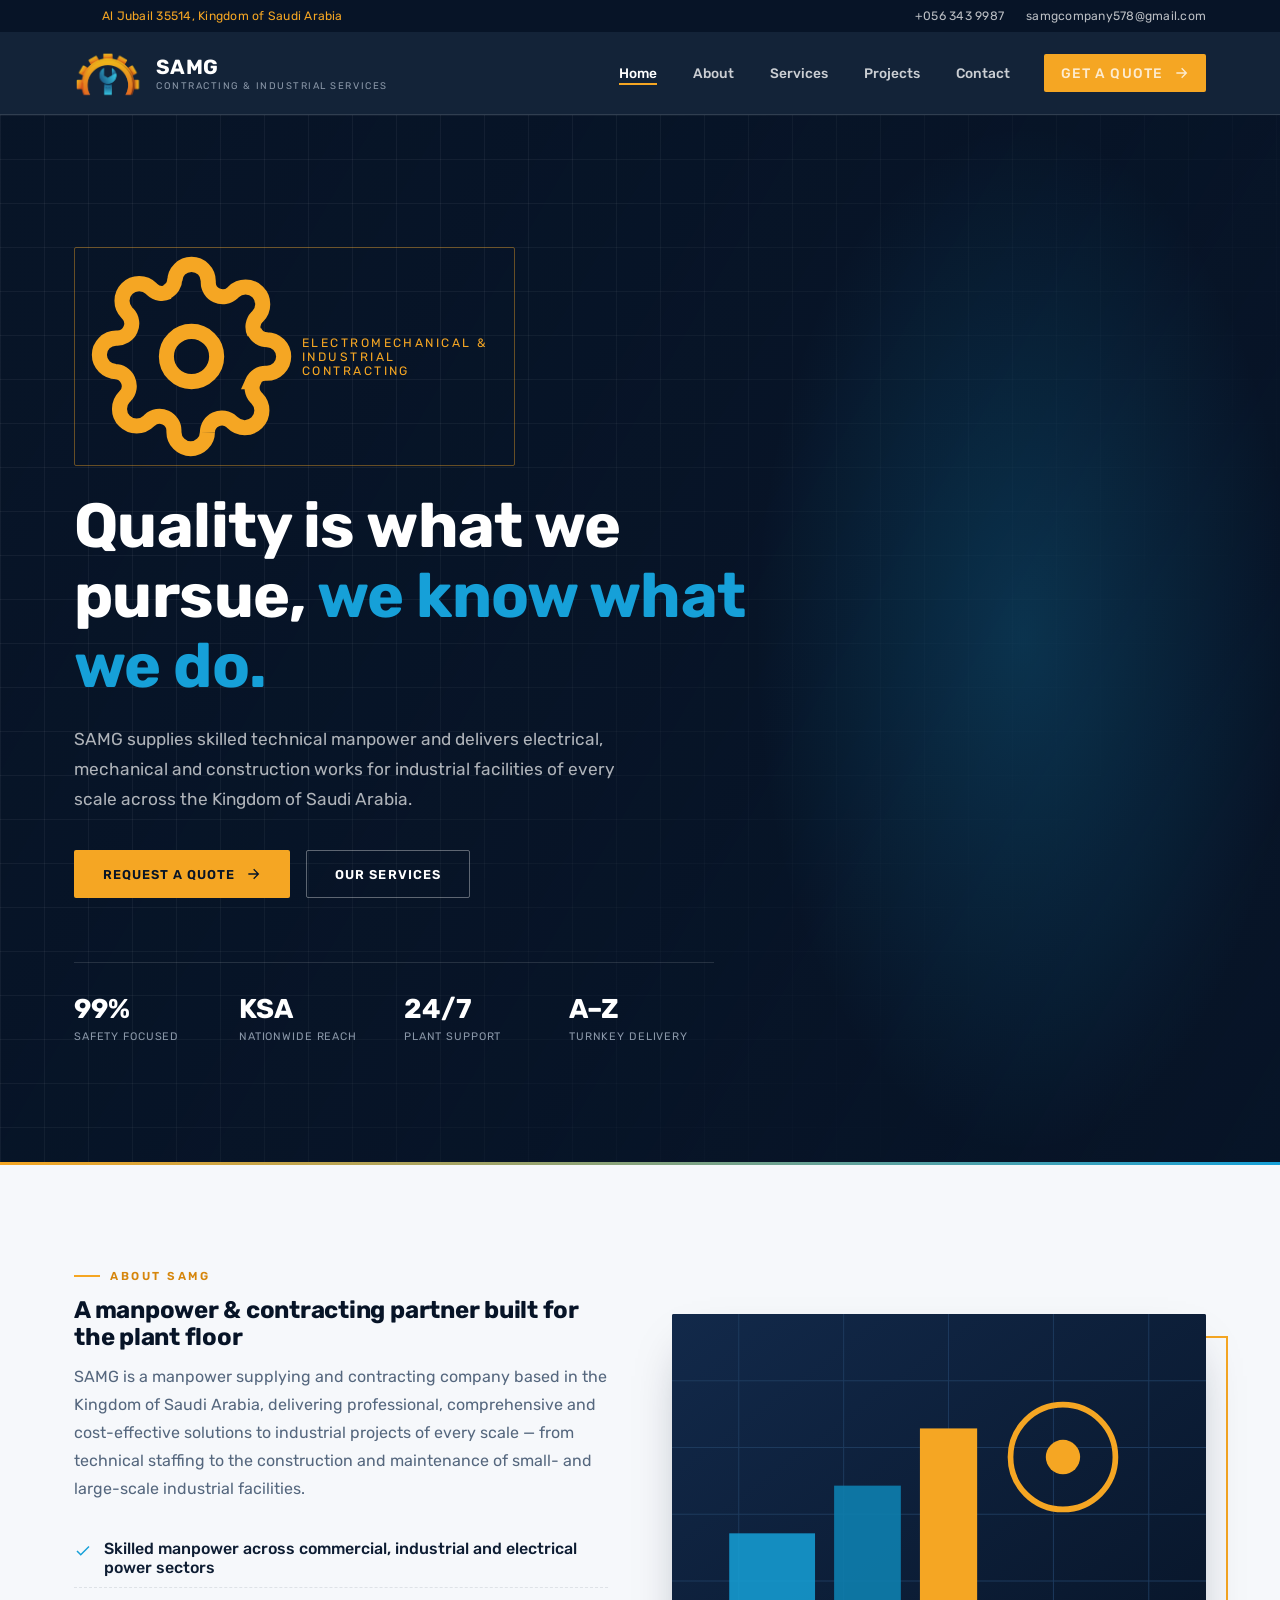
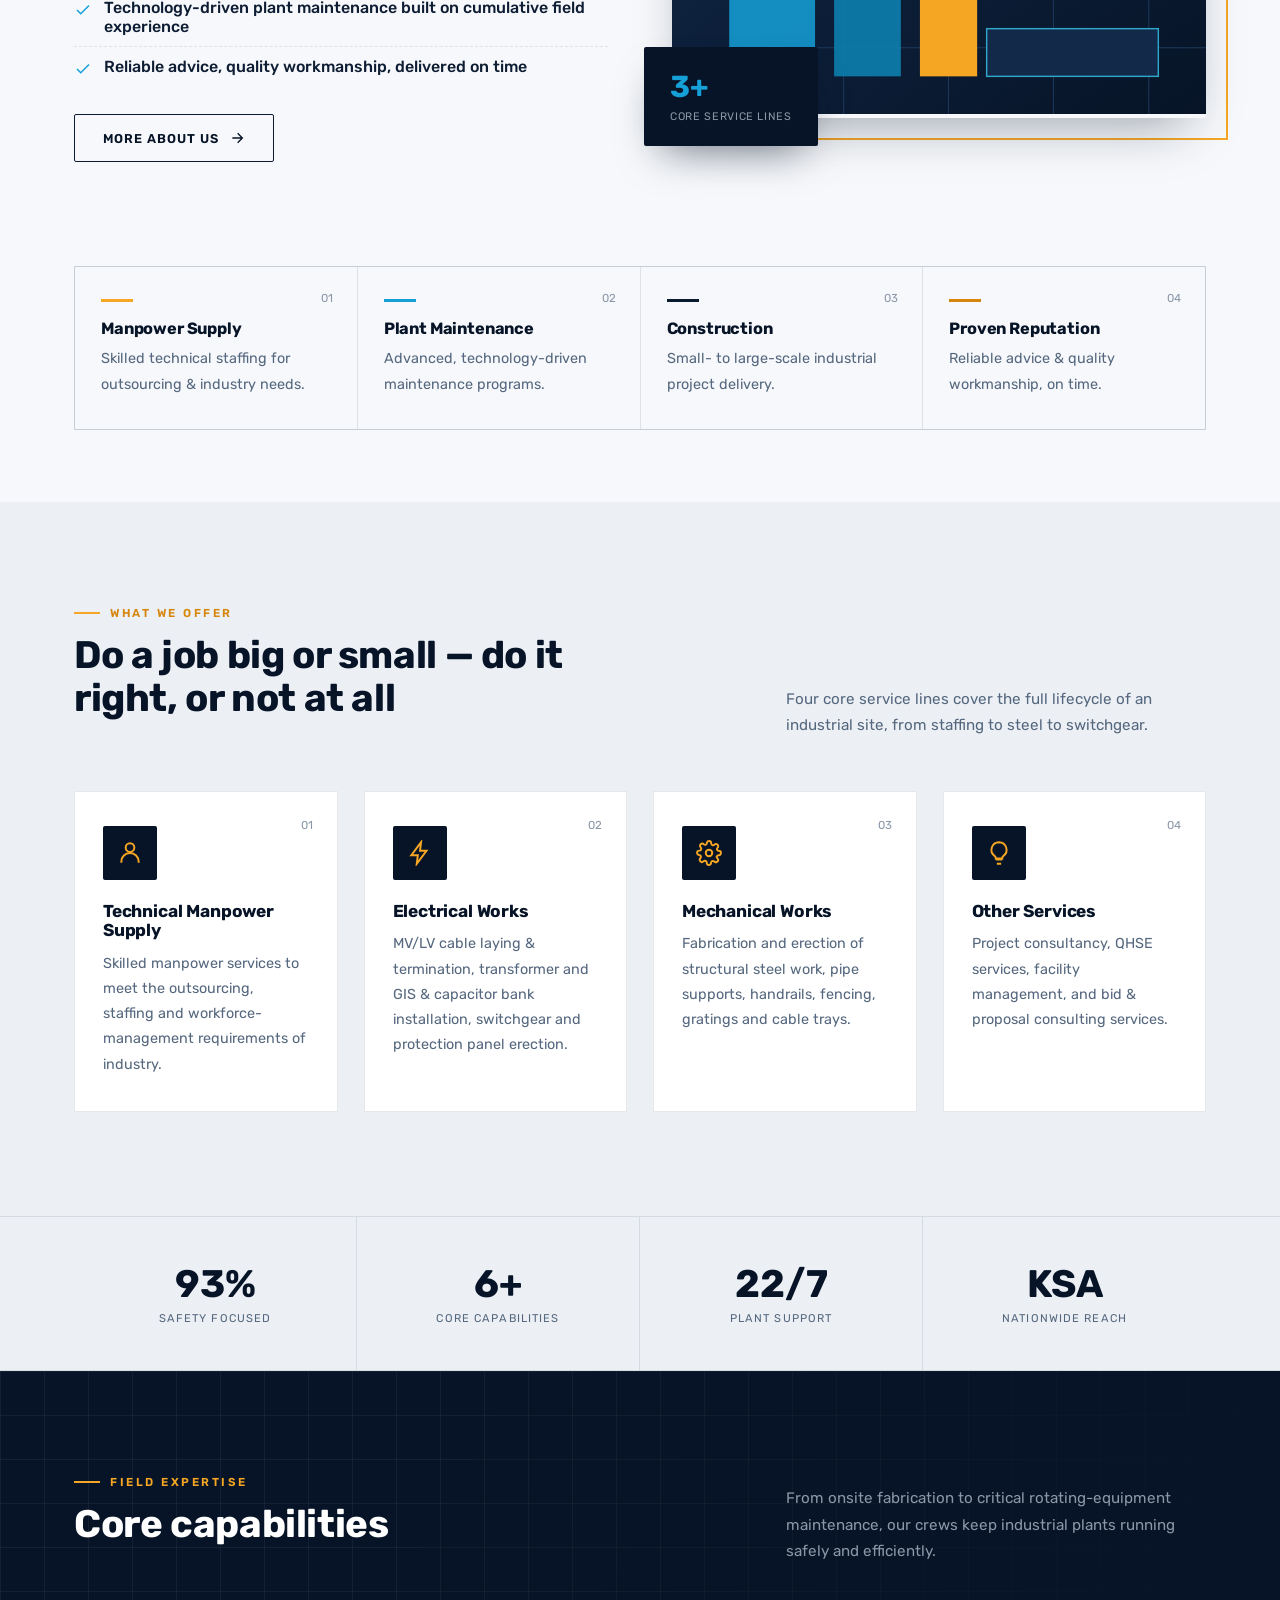
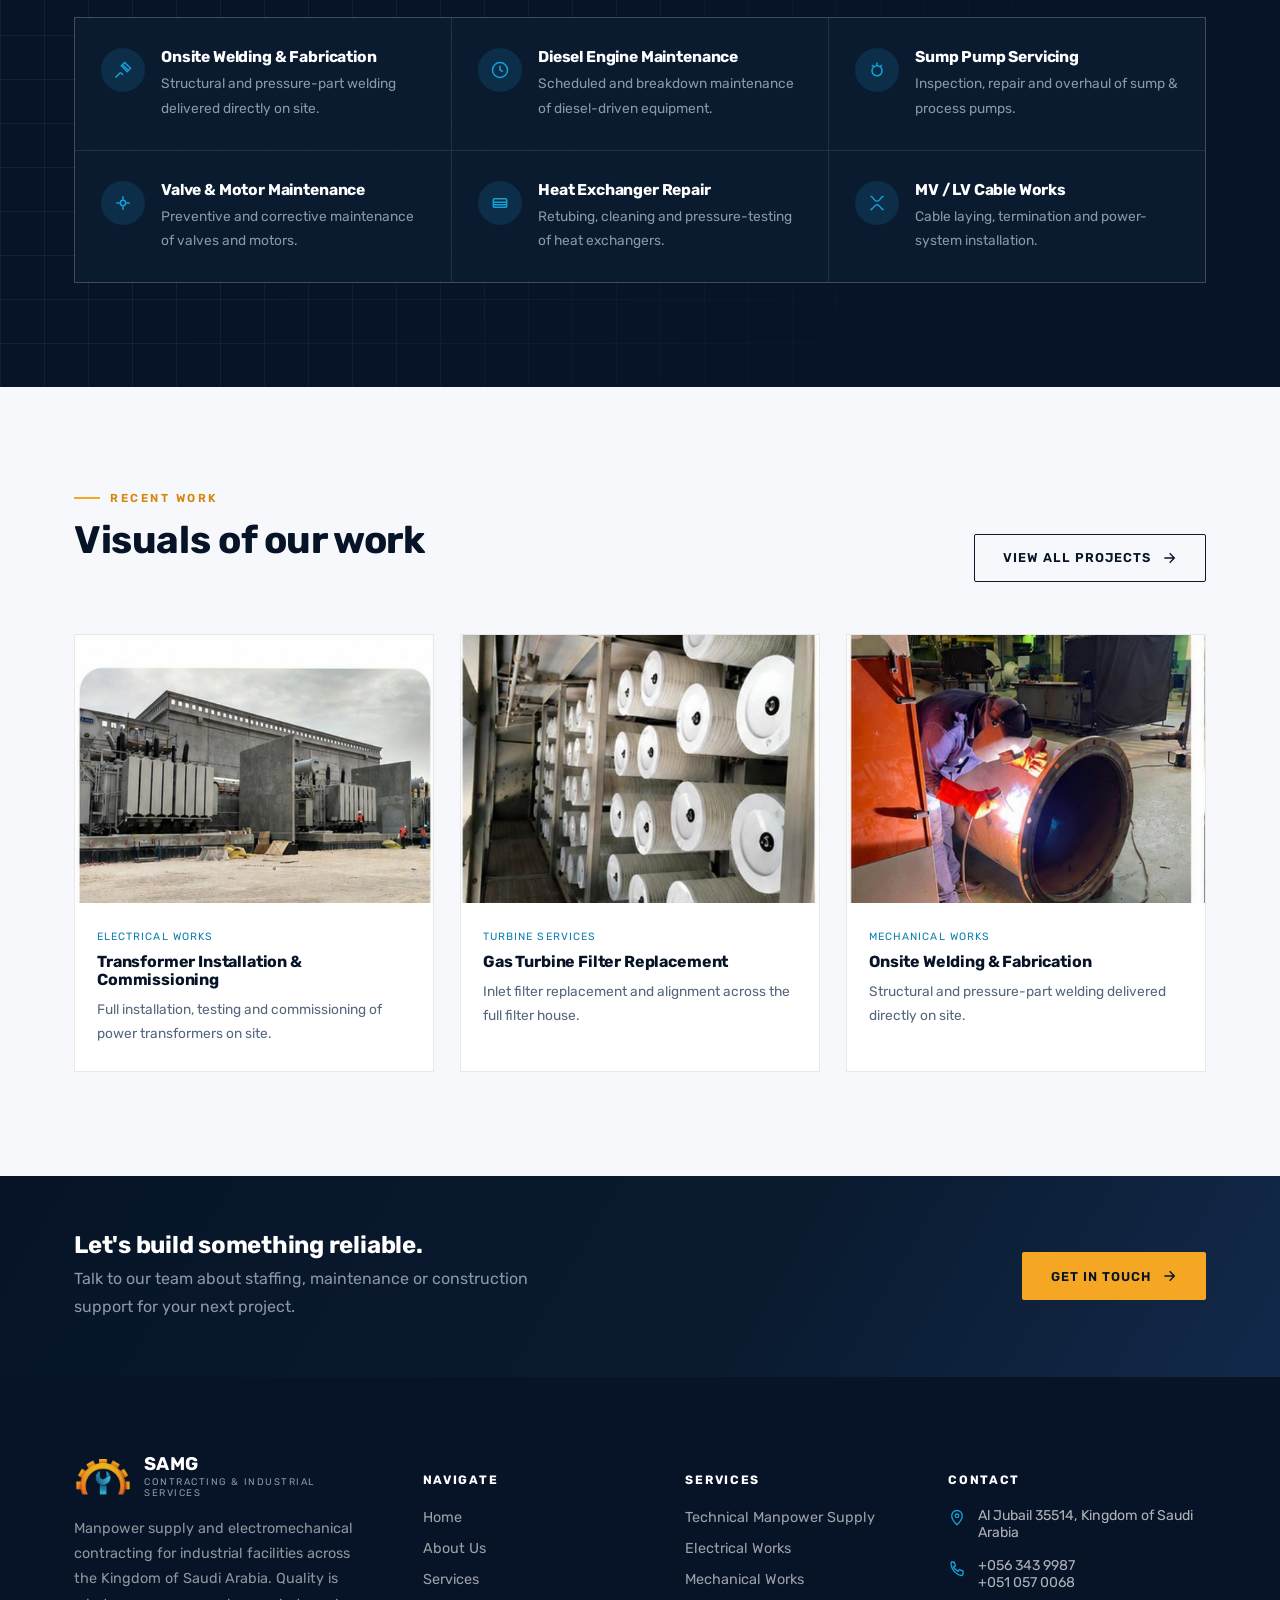
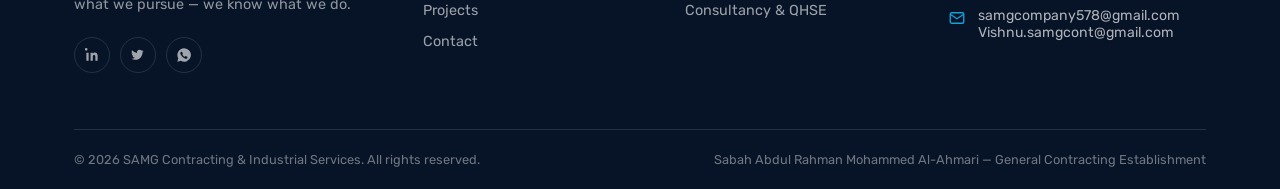
==== commit 42f2e32c: "updated files" ====
--- a/index.html
+++ b/index.html
@@ -7,7 +7,7 @@
   <title>SAMG Contracting & Industrial Services | Al Jubail, KSA</title>
   <meta name="description"
     content="SAMG is a manpower supplying and electromechanical contracting company based in Al Jubail, Kingdom of Saudi Arabia.">
-  <link rel="icon" href="data:,">
+  <link rel="icon" href="img/assets/favicon.png" type="image/png">
   <link rel="preconnect" href="https://fonts.googleapis.com">
   <link
     href="https://fonts.googleapis.com/css2?family=Rubik:wght@400;500;600;700&family=JetBrains+Mono:wght@500;600&display=swap"
@@ -379,18 +379,7 @@
       <div class="footer-grid">
         <div class="footer-about">
           <div class="footer-brand">
-            <svg viewBox="0 0 100 100" class="brand-mark" xmlns="http://www.w3.org/2000/svg" aria-hidden="true">
-              <g>
-                <path fill="#F5A623"
-                  d="M50 8l6.5 3.8 7.4-1.6 4.3 6.3 7.5 1.3 1.3 7.5 6.3 4.3-1.6 7.4L85.5 43l-3.8 6.5 3.8 6.5-3.8 6.4 1.6 7.4-6.3 4.3-1.3 7.5-7.5 1.3-4.3 6.3-7.4-1.6L50 92l-6.5-3.8-7.4 1.6-4.3-6.3-7.5-1.3-1.3-7.5-6.3-4.3 1.6-7.4L14.5 57l3.8-6.5-3.8-6.5 3.8-6.4-1.6-7.4 6.3-4.3 1.3-7.5 7.5-1.3 4.3-6.3 7.4 1.6z" />
-                <circle cx="50" cy="50" r="24" fill="#071427" />
-                <path fill="#16A0D8"
-                  d="M50 30c2.2 0 4 1.8 4 4v10.3l6.4 6.4a4 4 0 11-5.7 5.7L47.7 49.4a4 4 0 01-1.7-3.3V34c0-2.2 1.8-4 4-4z"
-                  transform="rotate(45 50 50)" />
-                <rect x="46" y="46" width="8" height="26" rx="4" fill="#16A0D8" />
-                <circle cx="50" cy="42" r="7" fill="#16A0D8" />
-              </g>
-            </svg>
+            <img src="img/assets/logo.png" alt="samg_logo" class="footer-brand-logo">
             <div>
               <div class="brand-word">SAM<span>G</span></div>
               <div class="brand-sub">Contracting &amp; Industrial Services</div>
@@ -407,7 +396,7 @@
                 <path
                   d="M20 5.9c-.7.3-1.4.5-2.2.6a3.8 3.8 0 001.7-2.1c-.8.4-1.6.8-2.5 1a3.8 3.8 0 00-6.5 3.5A10.8 10.8 0 013 4.9a3.8 3.8 0 001.2 5.1c-.6 0-1.2-.2-1.7-.5v.1a3.8 3.8 0 003 3.8 3.8 3.8 0 01-1.7.1 3.8 3.8 0 003.6 2.7A7.7 7.7 0 012 17.6a10.8 10.8 0 005.9 1.7c7 0 10.9-5.9 10.9-11v-.5c.8-.5 1.4-1.2 1.9-2z" />
               </svg></a>
-            <a href="https://wa.me/966507512981" aria-label="WhatsApp"><svg viewBox="0 0 24 24" fill="currentColor">
+            <a href="https://wa.me/966563439987" aria-label="WhatsApp" target="_blank"><svg viewBox="0 0 24 24" fill="currentColor">
                 <path
                   d="M12 2a10 10 0 00-8.6 15L2 22l5.2-1.4A10 10 0 1012 2zm5.7 14.3c-.2.6-1.3 1.2-1.8 1.2-.5.1-1 .1-3.3-.7a11.6 11.6 0 01-4.8-4.3c-1-1.3-1.4-2.4-1.4-3 0-.7.5-1.6 1-2a1.1 1.1 0 01.8-.4h.5c.2 0 .4 0 .6.5l.8 2c.1.2.1.4 0 .6l-.4.6c-.1.2-.2.3-.1.5.5 1 1.2 1.8 2 2.4.8.6 1.2.8 1.4.9.2.1.4.1.5-.1l.7-.9c.2-.2.4-.2.6-.1l1.8 1c.2.1.4.2.4.4.1.2.1.8-.1 1.4z" />
               </svg></a>
--- a/css/style.css
+++ b/css/style.css
@@ -448,6 +448,7 @@
 .footer-about p{color:rgba(255,255,255,.55);font-size:.9rem;}
 .footer-brand{display:flex;align-items:center;gap:10px;margin-bottom:18px;}
 .footer-brand .brand-word{font-size:1.15rem;}
+.footer-brand-logo{width:60px;flex:none;}
 footer h5{
   color:#fff;font-family:var(--font-mono);font-size:.76rem;
   letter-spacing:.14em;text-transform:uppercase;margin-bottom:20px;
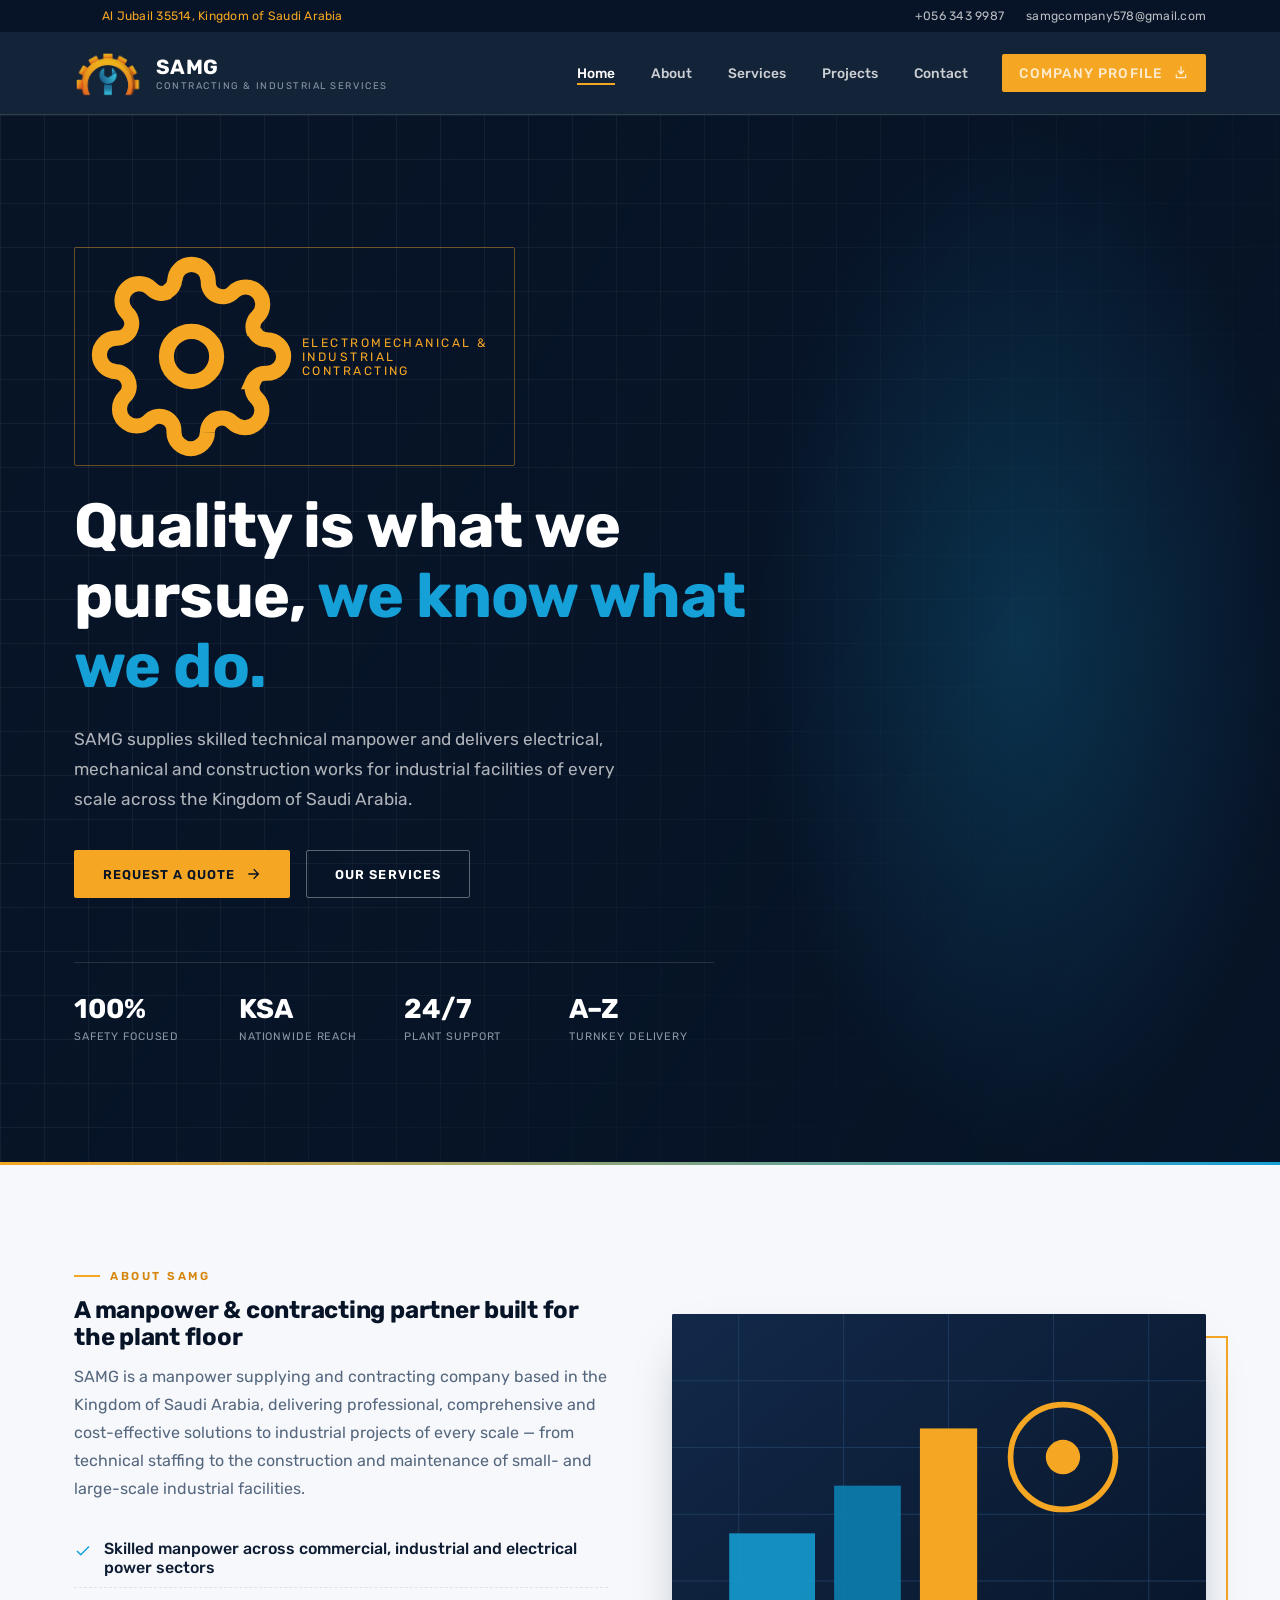
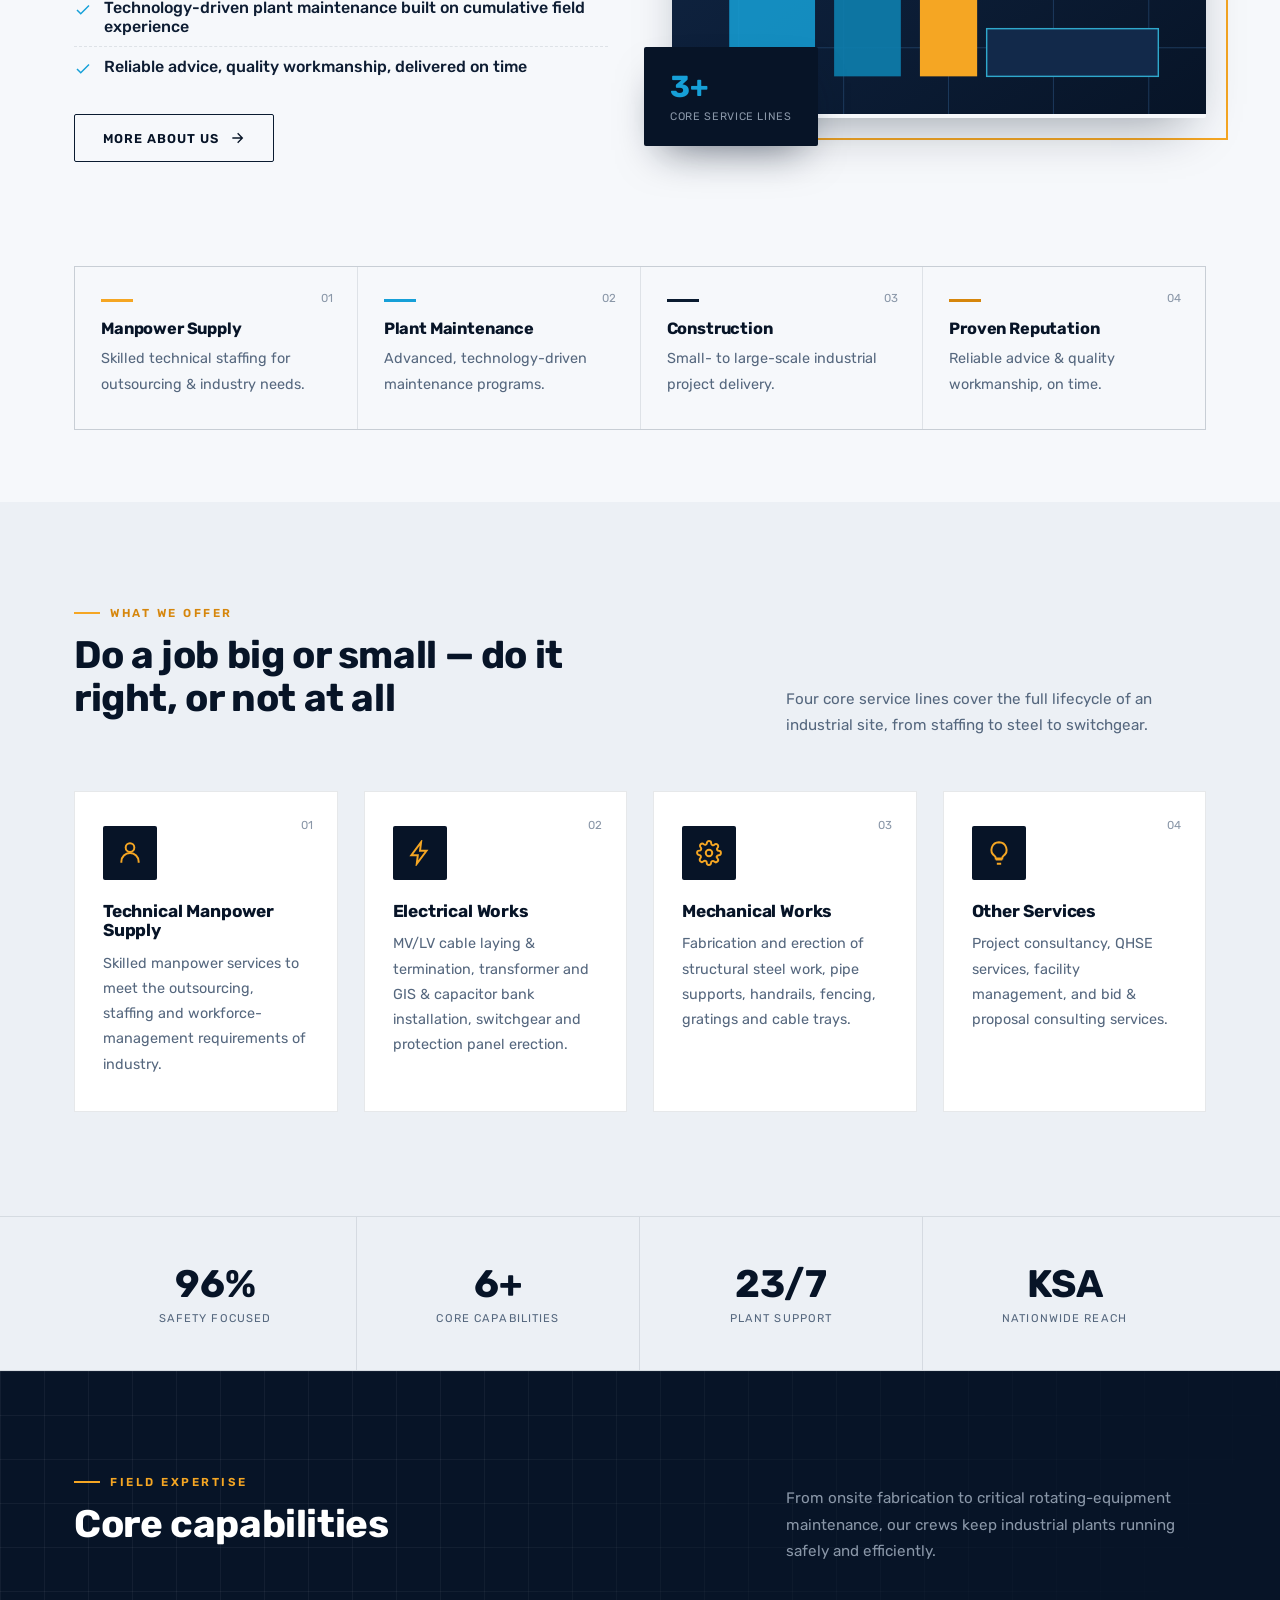
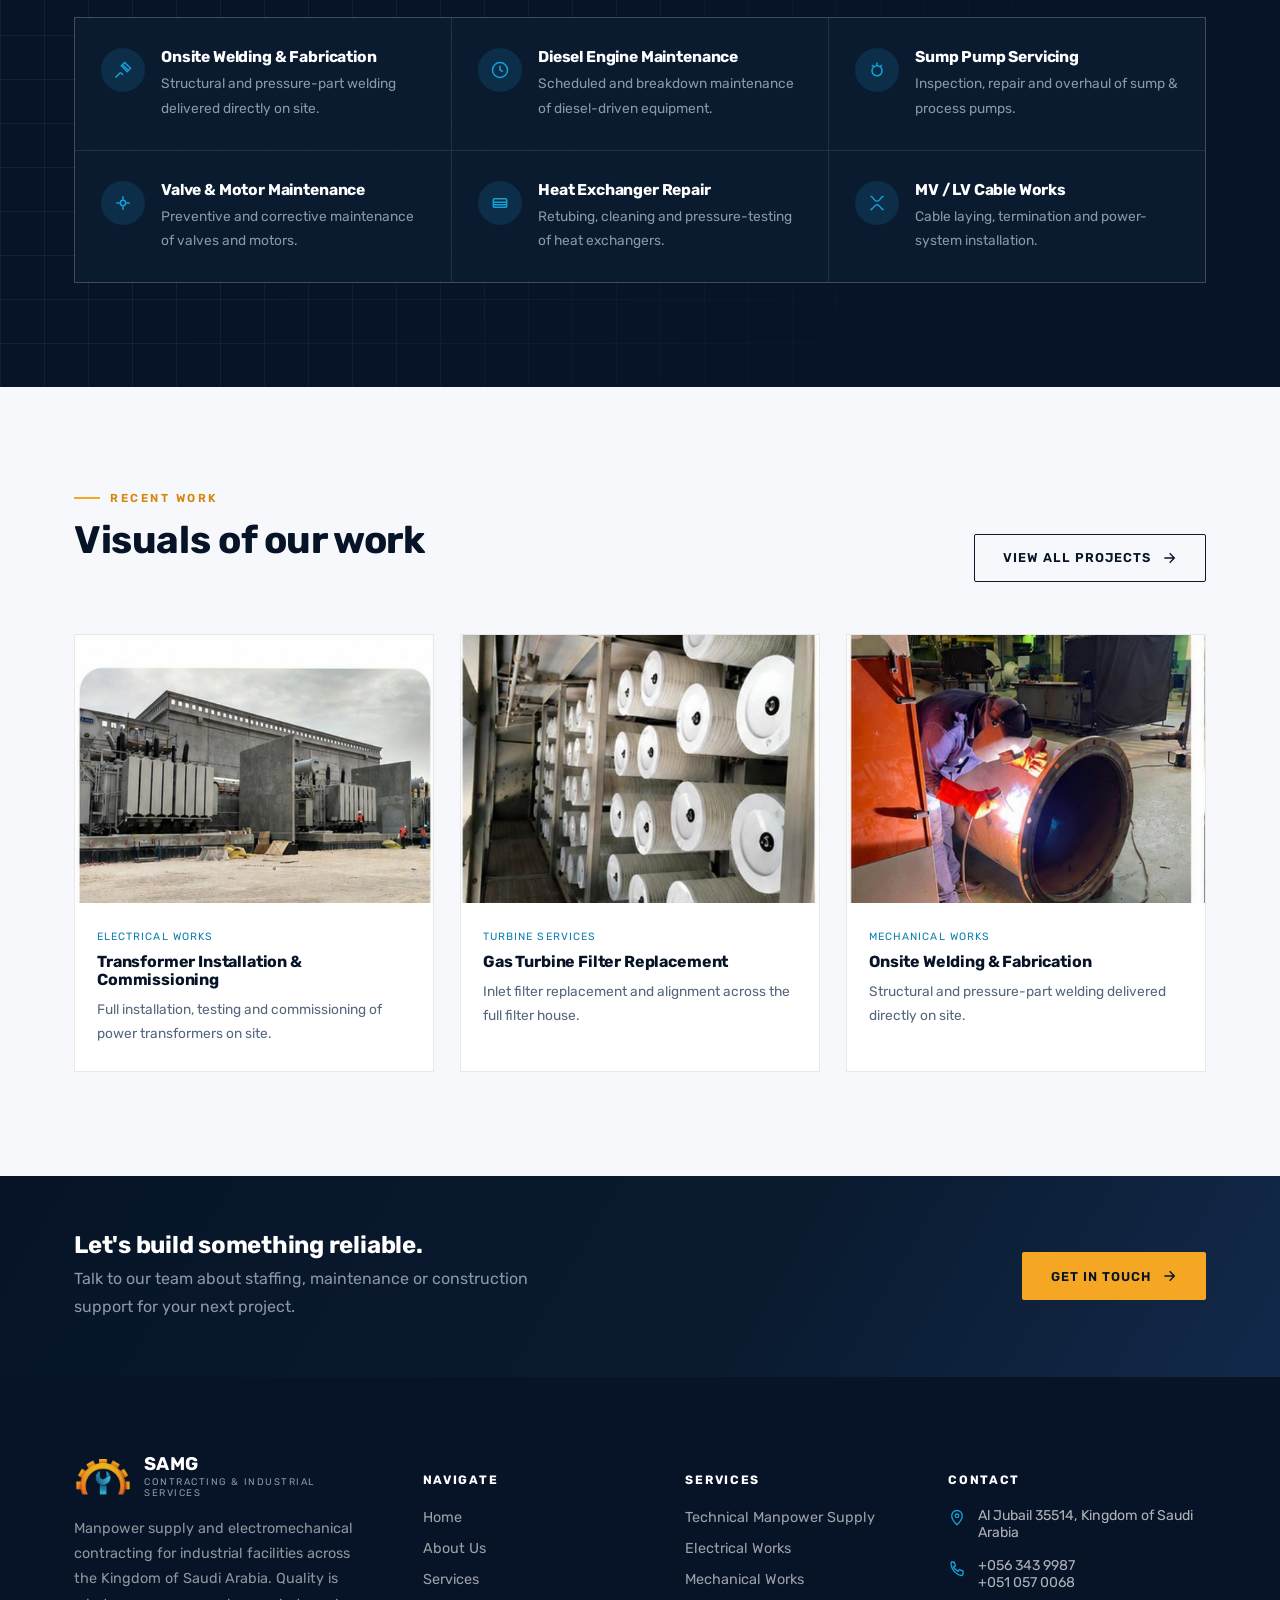
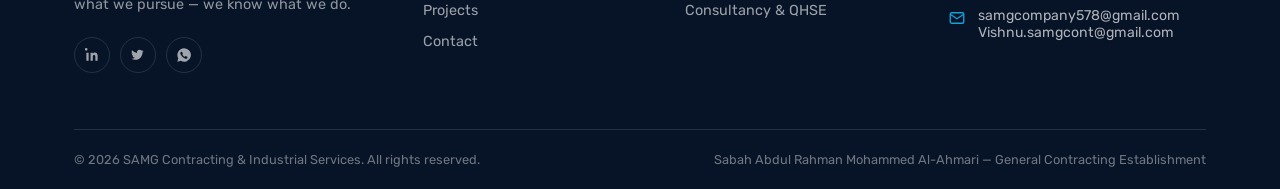
==== commit 2bdf6d1e: "updated favicon" ====
--- a/index.html
+++ b/index.html
@@ -47,14 +47,16 @@
         <a href="projects.html">Projects</a>
         <a href="contact.html">Contact</a>
 
-        <a href="contact.html" class="btn btn-amber nav-cta">Get a Quote <svg viewBox="0 0 24 24" fill="none"
+        <a href="img/assets/SAMG_Company_Profile.pdf" class="btn btn-amber nav-cta" download="SAMG_Company_Profile.pdf"
+          target="_blank">Company Profile <svg viewBox="0 0 24 24" fill="none" stroke="currentColor" stroke-width="2"
+            stroke-linecap="round" stroke-linejoin="round">
+            <path d="M12 3v10" />
+            <path d="M8 9l4 4 4-4" />
+            <path d="M5 15v4h14v-4" />
+          </svg></a>
+
+        <!-- <a href="contact.html" class="btn btn-amber nav-cta">Get a Quote <svg viewBox="0 0 24 24" fill="none"
             stroke="currentColor" stroke-width="2">
-            <path d="M5 12h14M13 5l7 7-7 7" />
-          </svg></a>
-
-        <!-- <a href="img/assets/SAMG_Company_Profile.pdf" class="btn btn-amber nav-cta"
-          download="SAMG_Company_Profile.pdf">Company Profile <svg viewBox="0 0 24 24" fill="none" stroke="currentColor"
-            stroke-width="2">
             <path d="M5 12h14M13 5l7 7-7 7" />
           </svg></a> -->
       </nav>
@@ -396,7 +398,8 @@
                 <path
                   d="M20 5.9c-.7.3-1.4.5-2.2.6a3.8 3.8 0 001.7-2.1c-.8.4-1.6.8-2.5 1a3.8 3.8 0 00-6.5 3.5A10.8 10.8 0 013 4.9a3.8 3.8 0 001.2 5.1c-.6 0-1.2-.2-1.7-.5v.1a3.8 3.8 0 003 3.8 3.8 3.8 0 01-1.7.1 3.8 3.8 0 003.6 2.7A7.7 7.7 0 012 17.6a10.8 10.8 0 005.9 1.7c7 0 10.9-5.9 10.9-11v-.5c.8-.5 1.4-1.2 1.9-2z" />
               </svg></a>
-            <a href="https://wa.me/966563439987" aria-label="WhatsApp" target="_blank"><svg viewBox="0 0 24 24" fill="currentColor">
+            <a href="https://wa.me/966563439987" aria-label="WhatsApp" target="_blank"><svg viewBox="0 0 24 24"
+                fill="currentColor">
                 <path
                   d="M12 2a10 10 0 00-8.6 15L2 22l5.2-1.4A10 10 0 1012 2zm5.7 14.3c-.2.6-1.3 1.2-1.8 1.2-.5.1-1 .1-3.3-.7a11.6 11.6 0 01-4.8-4.3c-1-1.3-1.4-2.4-1.4-3 0-.7.5-1.6 1-2a1.1 1.1 0 01.8-.4h.5c.2 0 .4 0 .6.5l.8 2c.1.2.1.4 0 .6l-.4.6c-.1.2-.2.3-.1.5.5 1 1.2 1.8 2 2.4.8.6 1.2.8 1.4.9.2.1.4.1.5-.1l.7-.9c.2-.2.4-.2.6-.1l1.8 1c.2.1.4.2.4.4.1.2.1.8-.1 1.4z" />
               </svg></a>
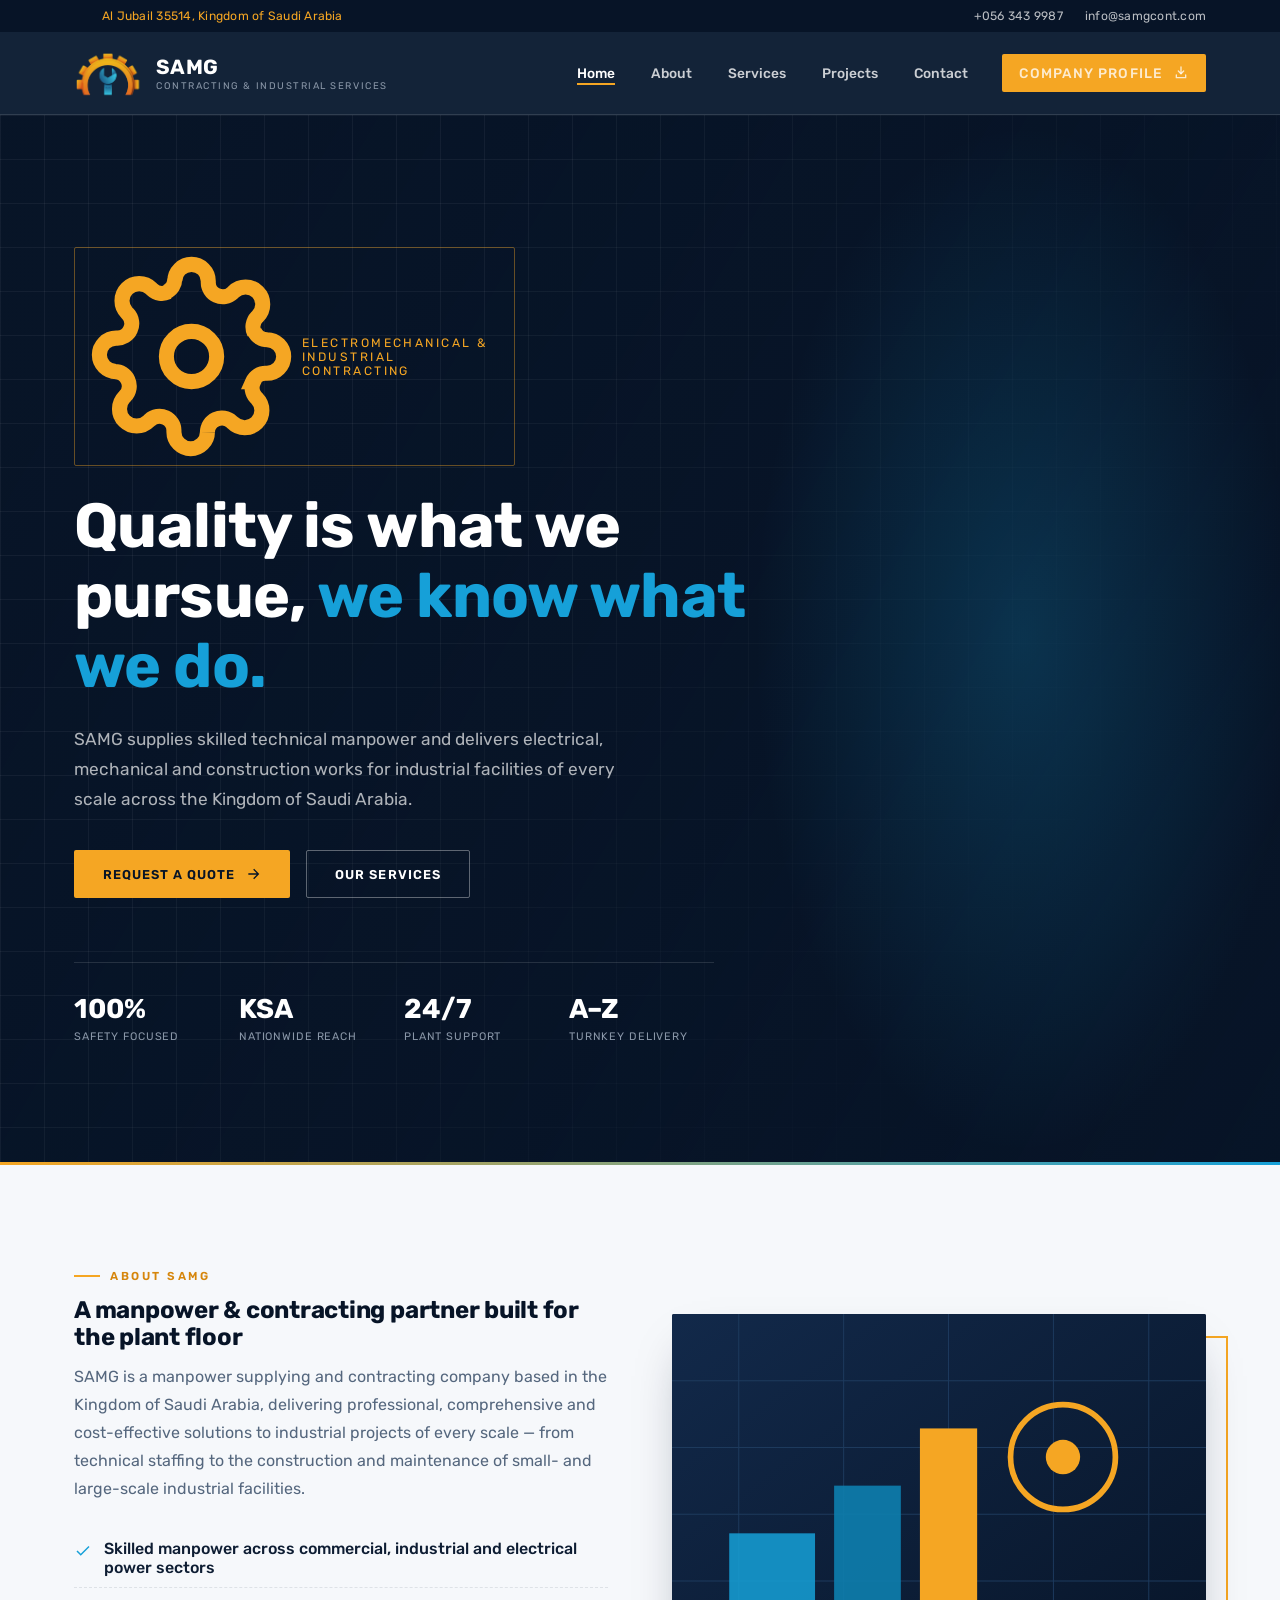
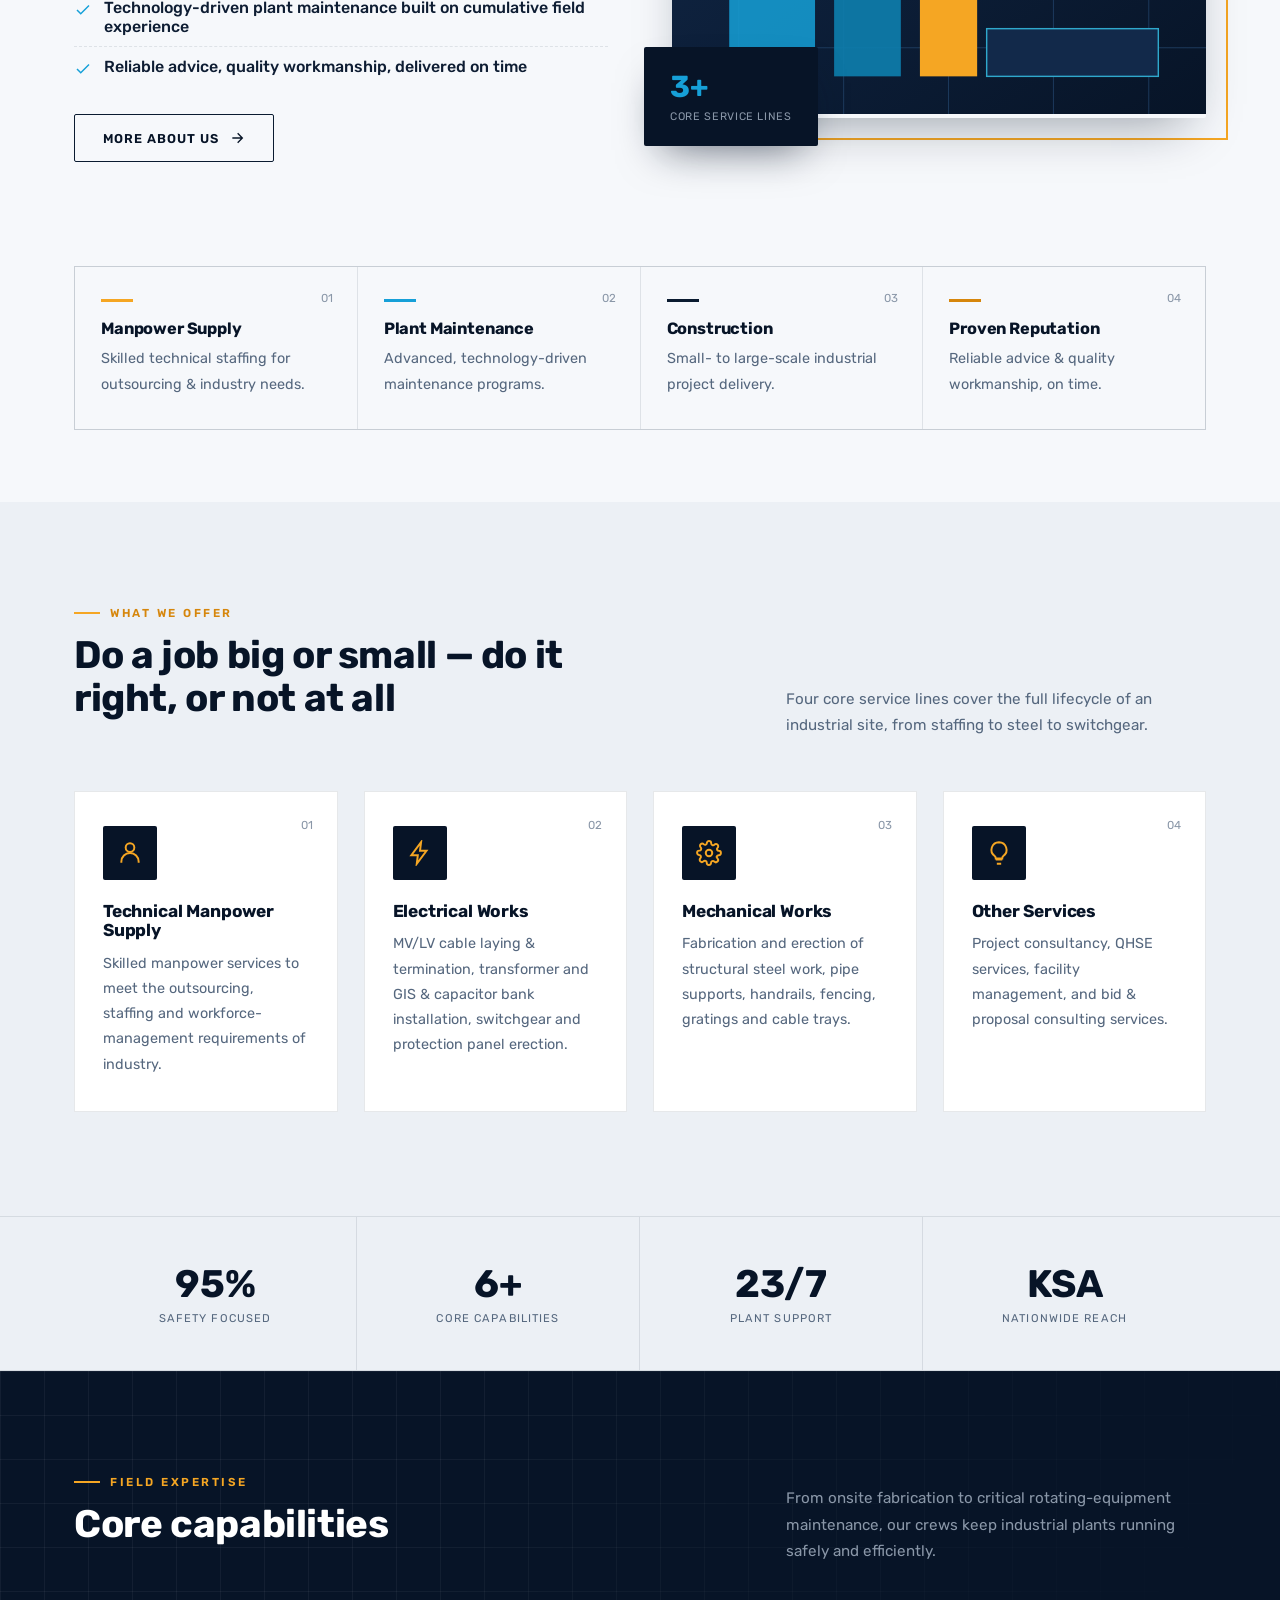
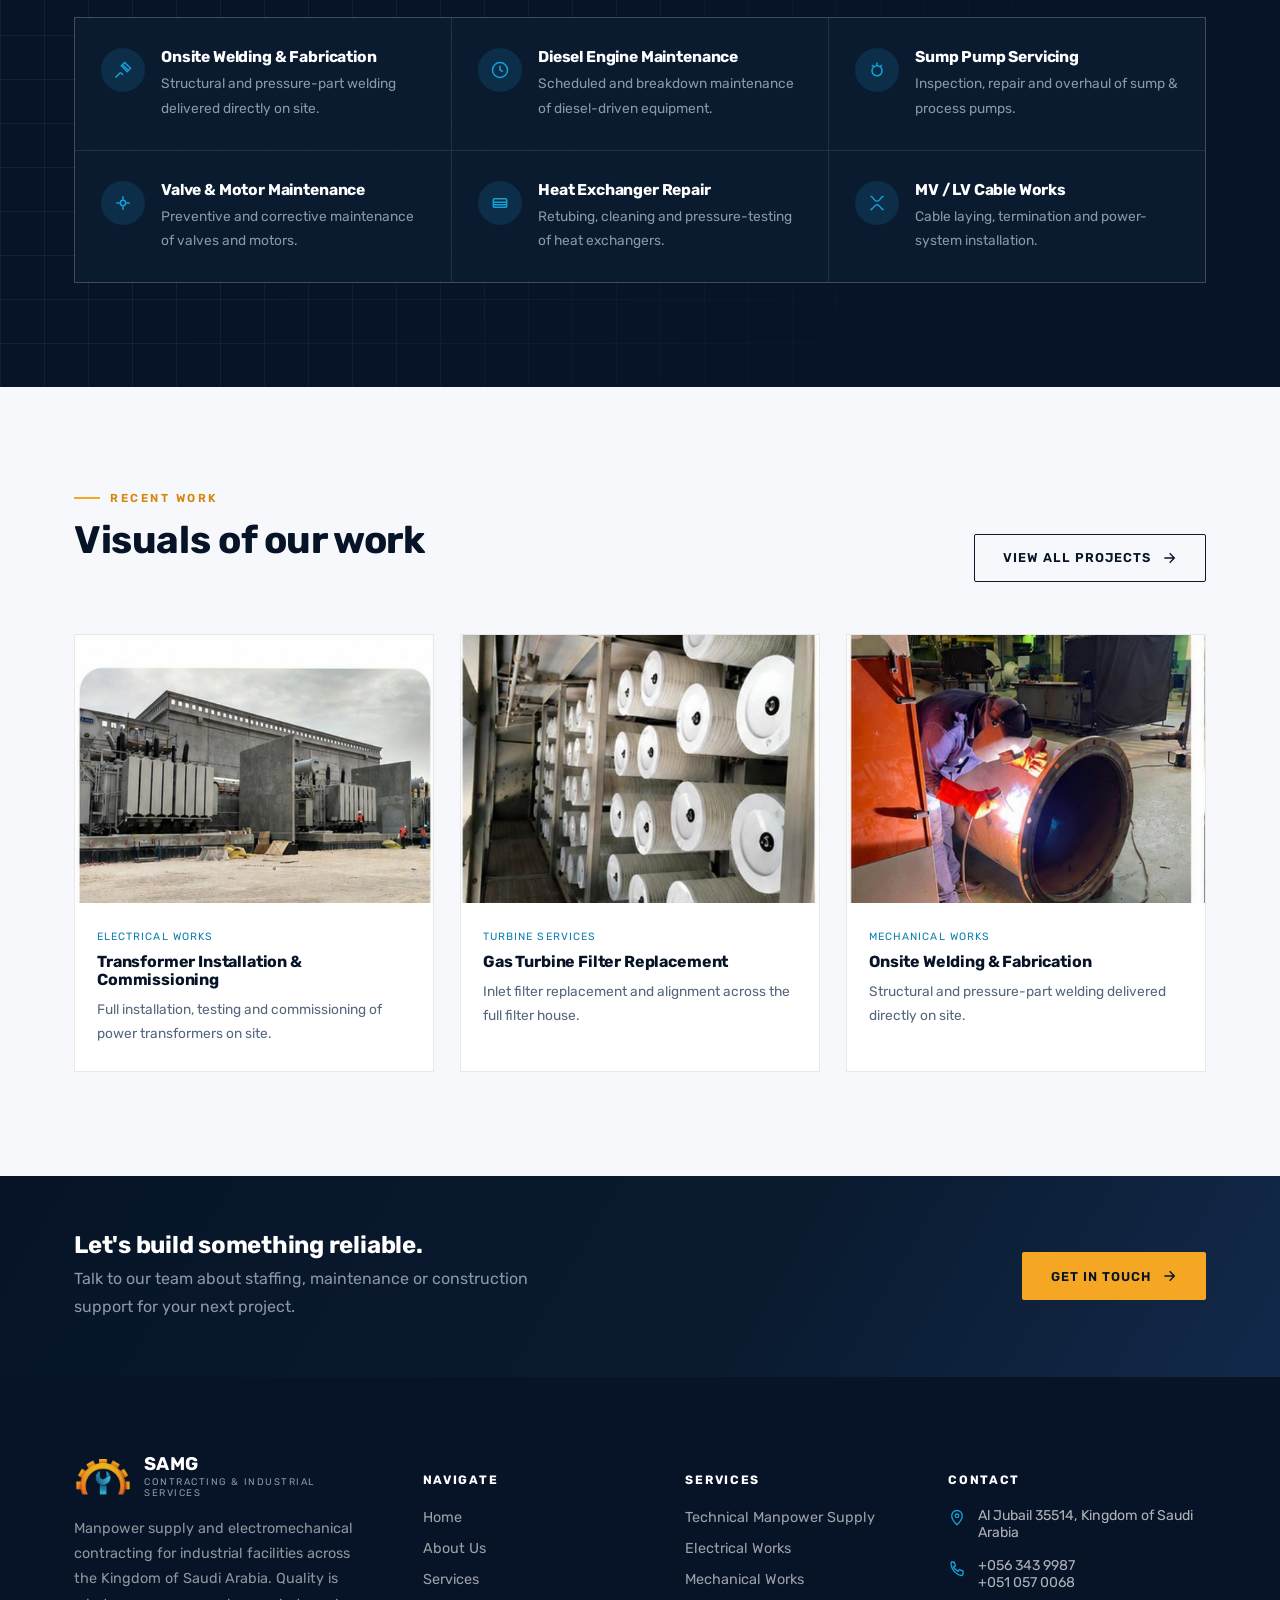
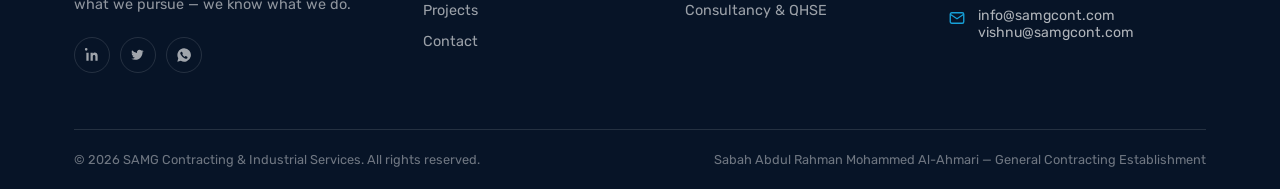
==== commit 4d68416e: "Updated mail id" ====
--- a/index.html
+++ b/index.html
@@ -27,7 +27,7 @@
       </div>
       <div class="topbar-links">
         <a href="tel:+0563439987">+056 343 9987</a>
-        <a href="mailto:samgcompany578@gmail.com">samgcompany578@gmail.com</a>
+        <a href="mailto:info@samgcont.com">info@samgcont.com</a>
       </div>
     </div>
   </div>
@@ -437,7 +437,7 @@
             <li><svg viewBox="0 0 24 24" fill="none" stroke="currentColor" stroke-width="1.8">
                 <rect x="3" y="5" width="18" height="14" rx="2" />
                 <path d="M3 7l9 6 9-6" />
-              </svg><span>samgcompany578@gmail.com<br>Vishnu.samgcont@gmail.com</span></li>
+              </svg><span>info@samgcont.com<br>vishnu@samgcont.com</span></li>
           </ul>
         </div>
       </div>
--- a/css/style.css
+++ b/css/style.css
@@ -166,12 +166,12 @@
     background:var(--navy-deep);
     flex-direction:column;align-items:flex-start;
     padding:20px 28px;gap:2px;
-    transform:translateX(100%);
+    transform:translateY(100%);
     transition:transform .3s ease;
     overflow-y:auto;
     height:calc(100vh - 82px);
   }
-  .nav-links.open{transform:translateX(0);}
+  .nav-links.open{transform:translateY(0);}
   .nav-links a{width:100%;padding:14px 6px;border-bottom:1px solid var(--line-dark);}
   .nav-cta{margin:14px 0 0;}
   .nav-toggle{display:block;}
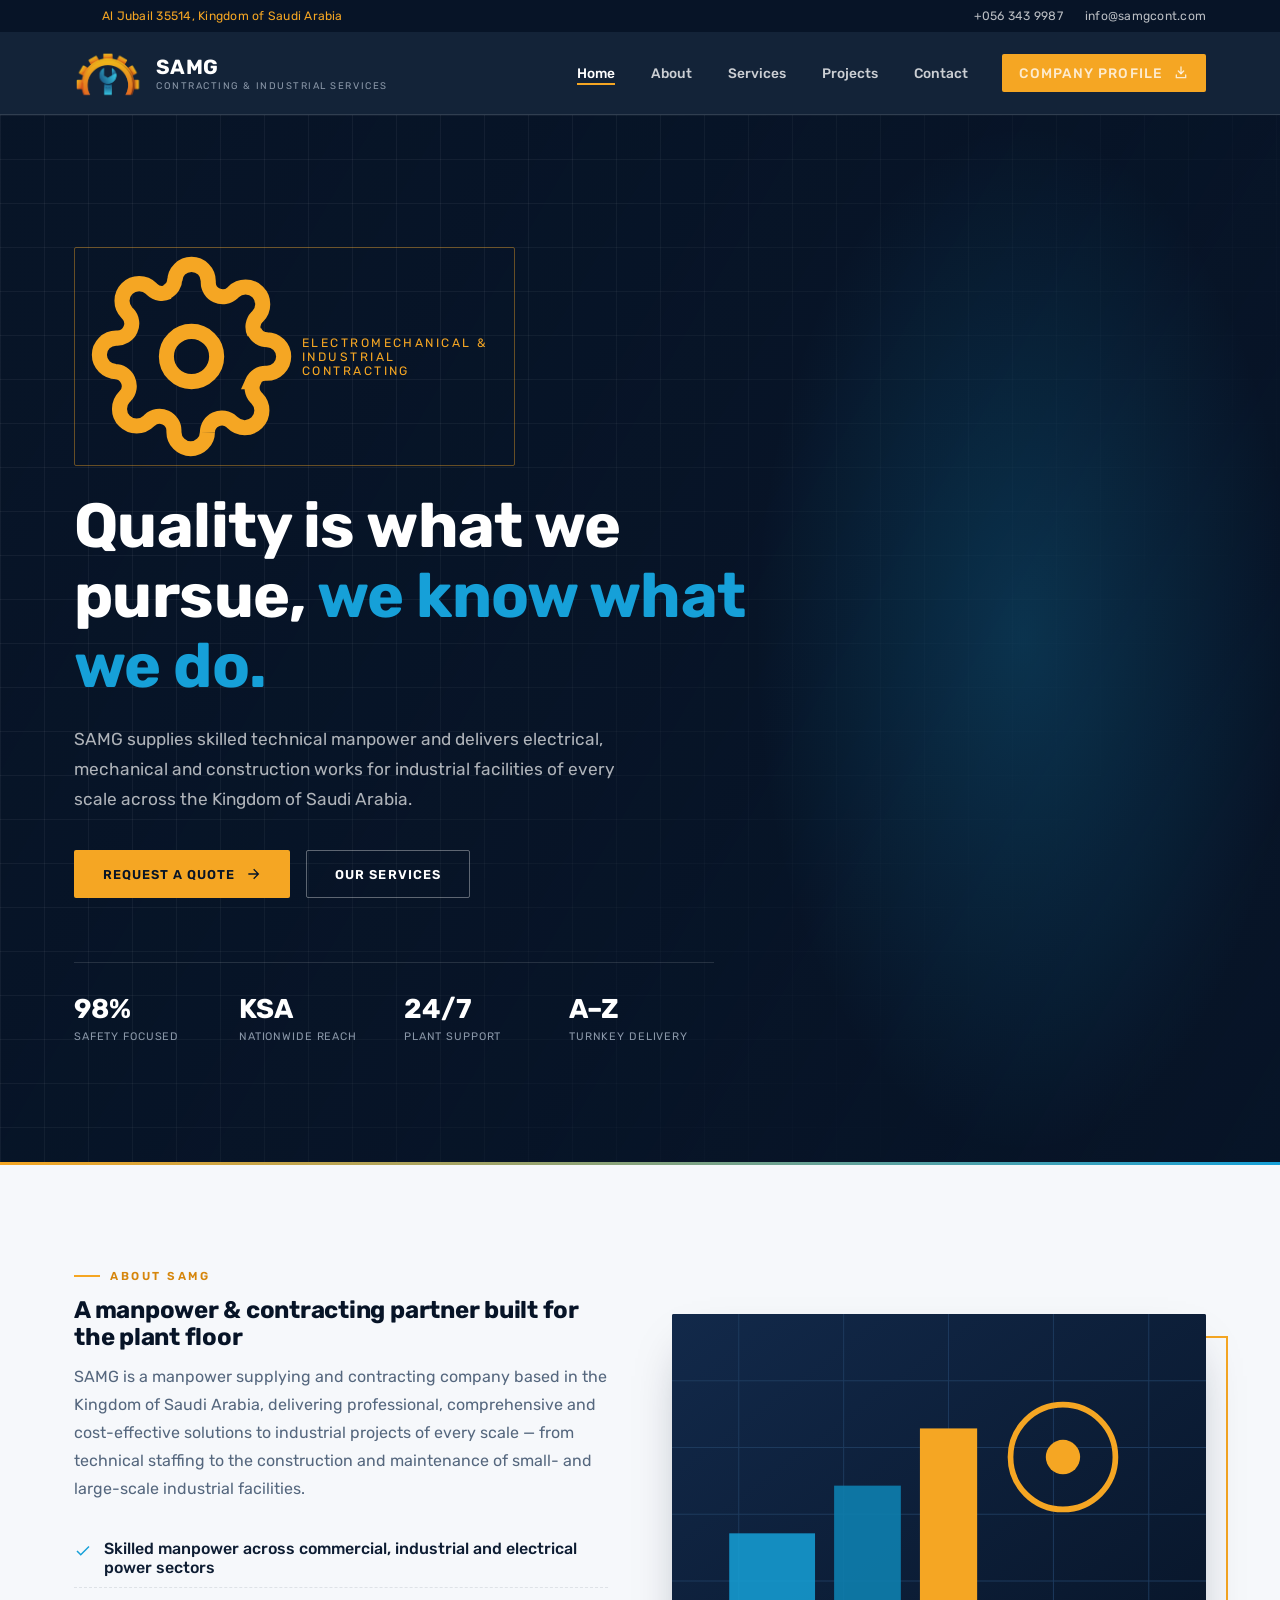
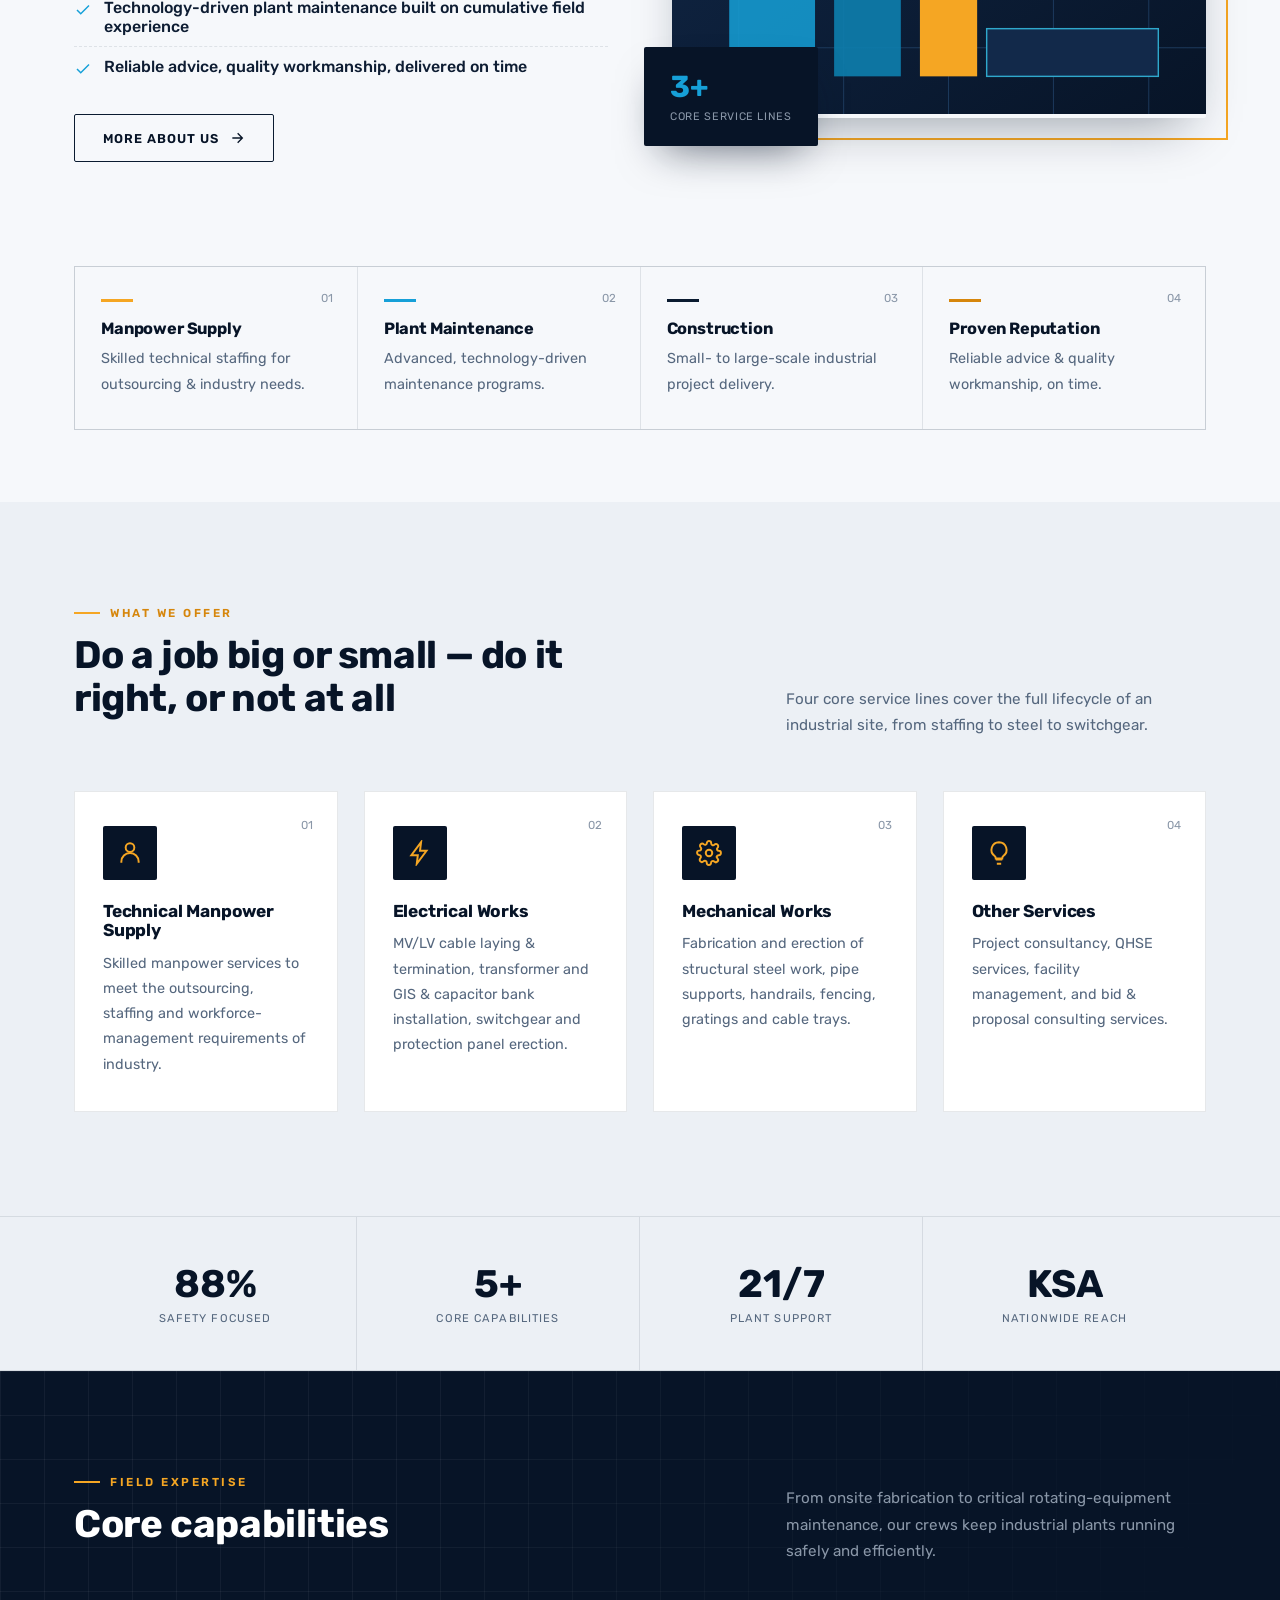
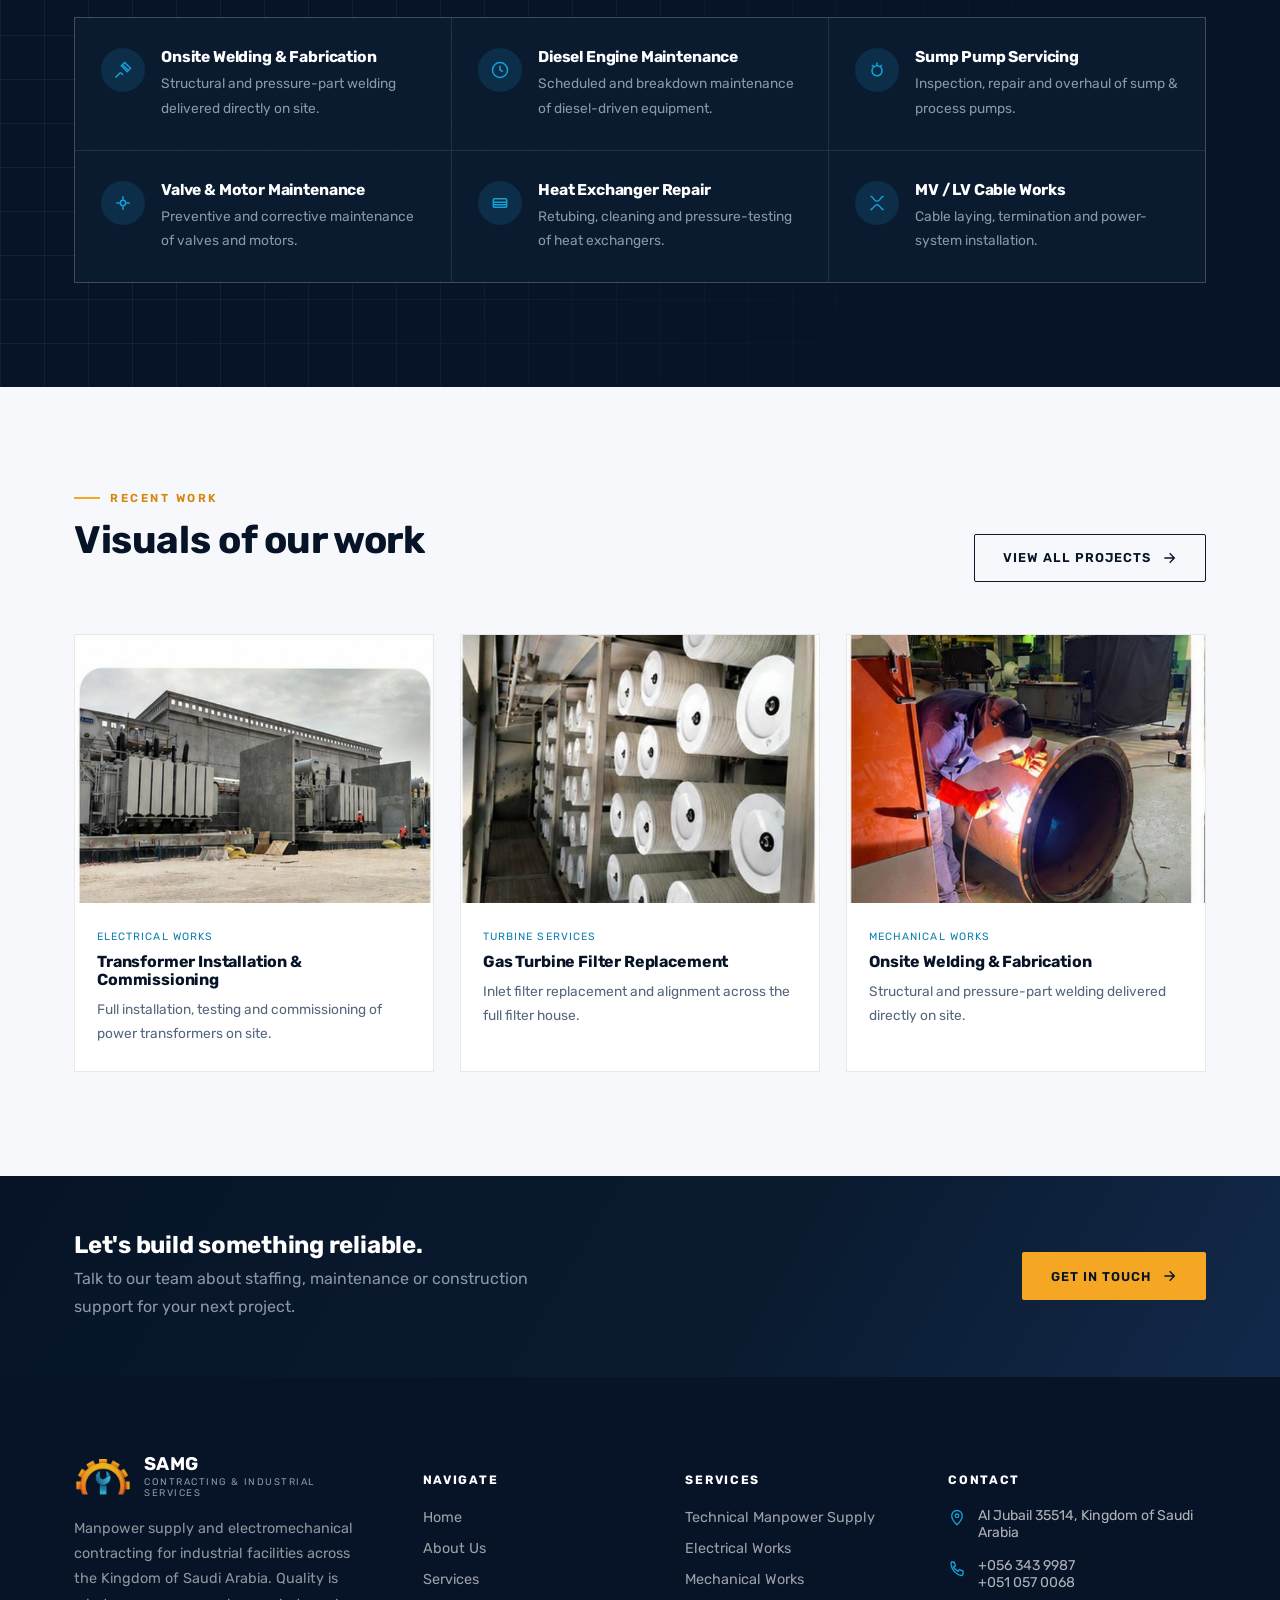
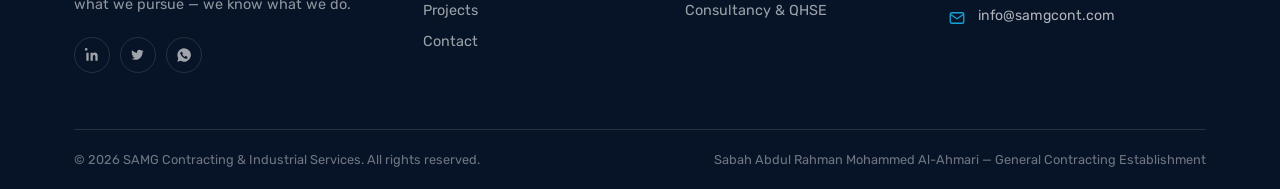
==== commit 5d70f2ce: "removed vishu@samgcont.com mail" ====
--- a/index.html
+++ b/index.html
@@ -437,7 +437,7 @@
             <li><svg viewBox="0 0 24 24" fill="none" stroke="currentColor" stroke-width="1.8">
                 <rect x="3" y="5" width="18" height="14" rx="2" />
                 <path d="M3 7l9 6 9-6" />
-              </svg><span>info@samgcont.com<br>vishnu@samgcont.com</span></li>
+              </svg><span>info@samgcont.com</span></li>
           </ul>
         </div>
       </div>
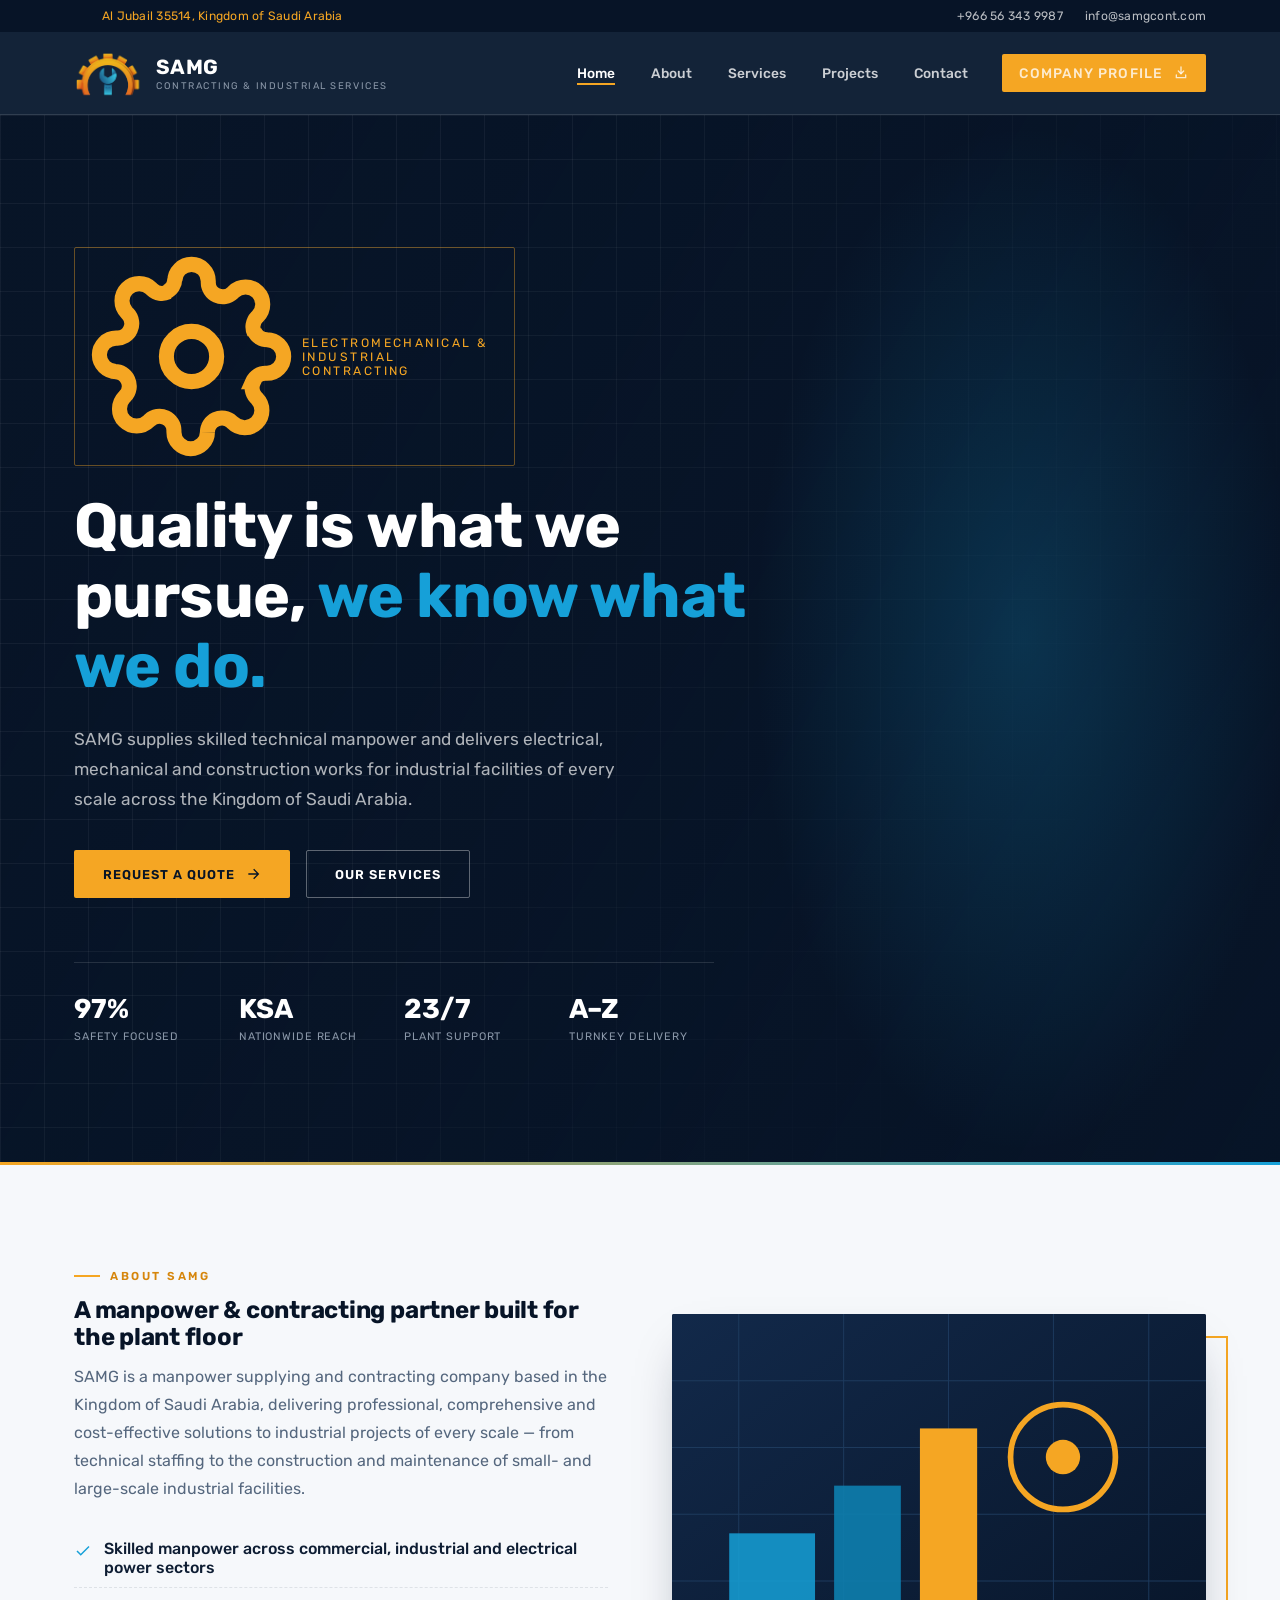
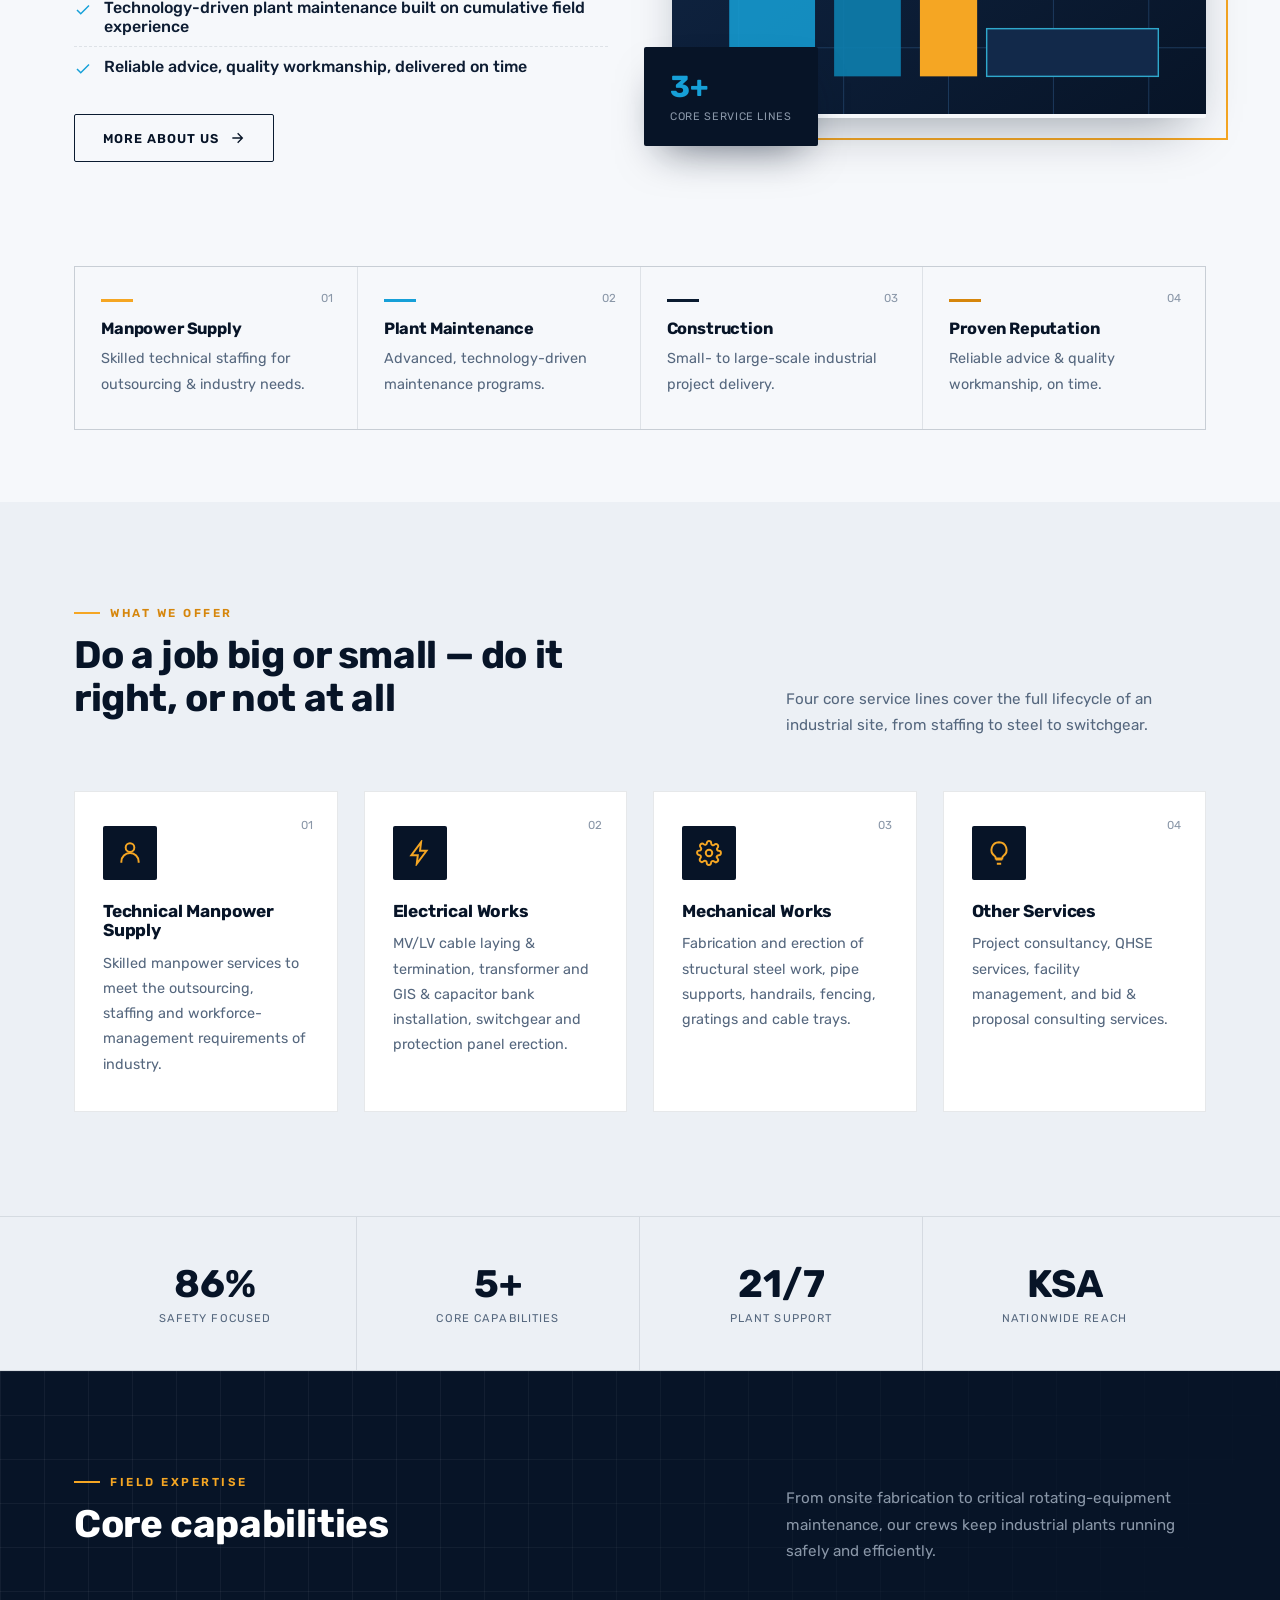
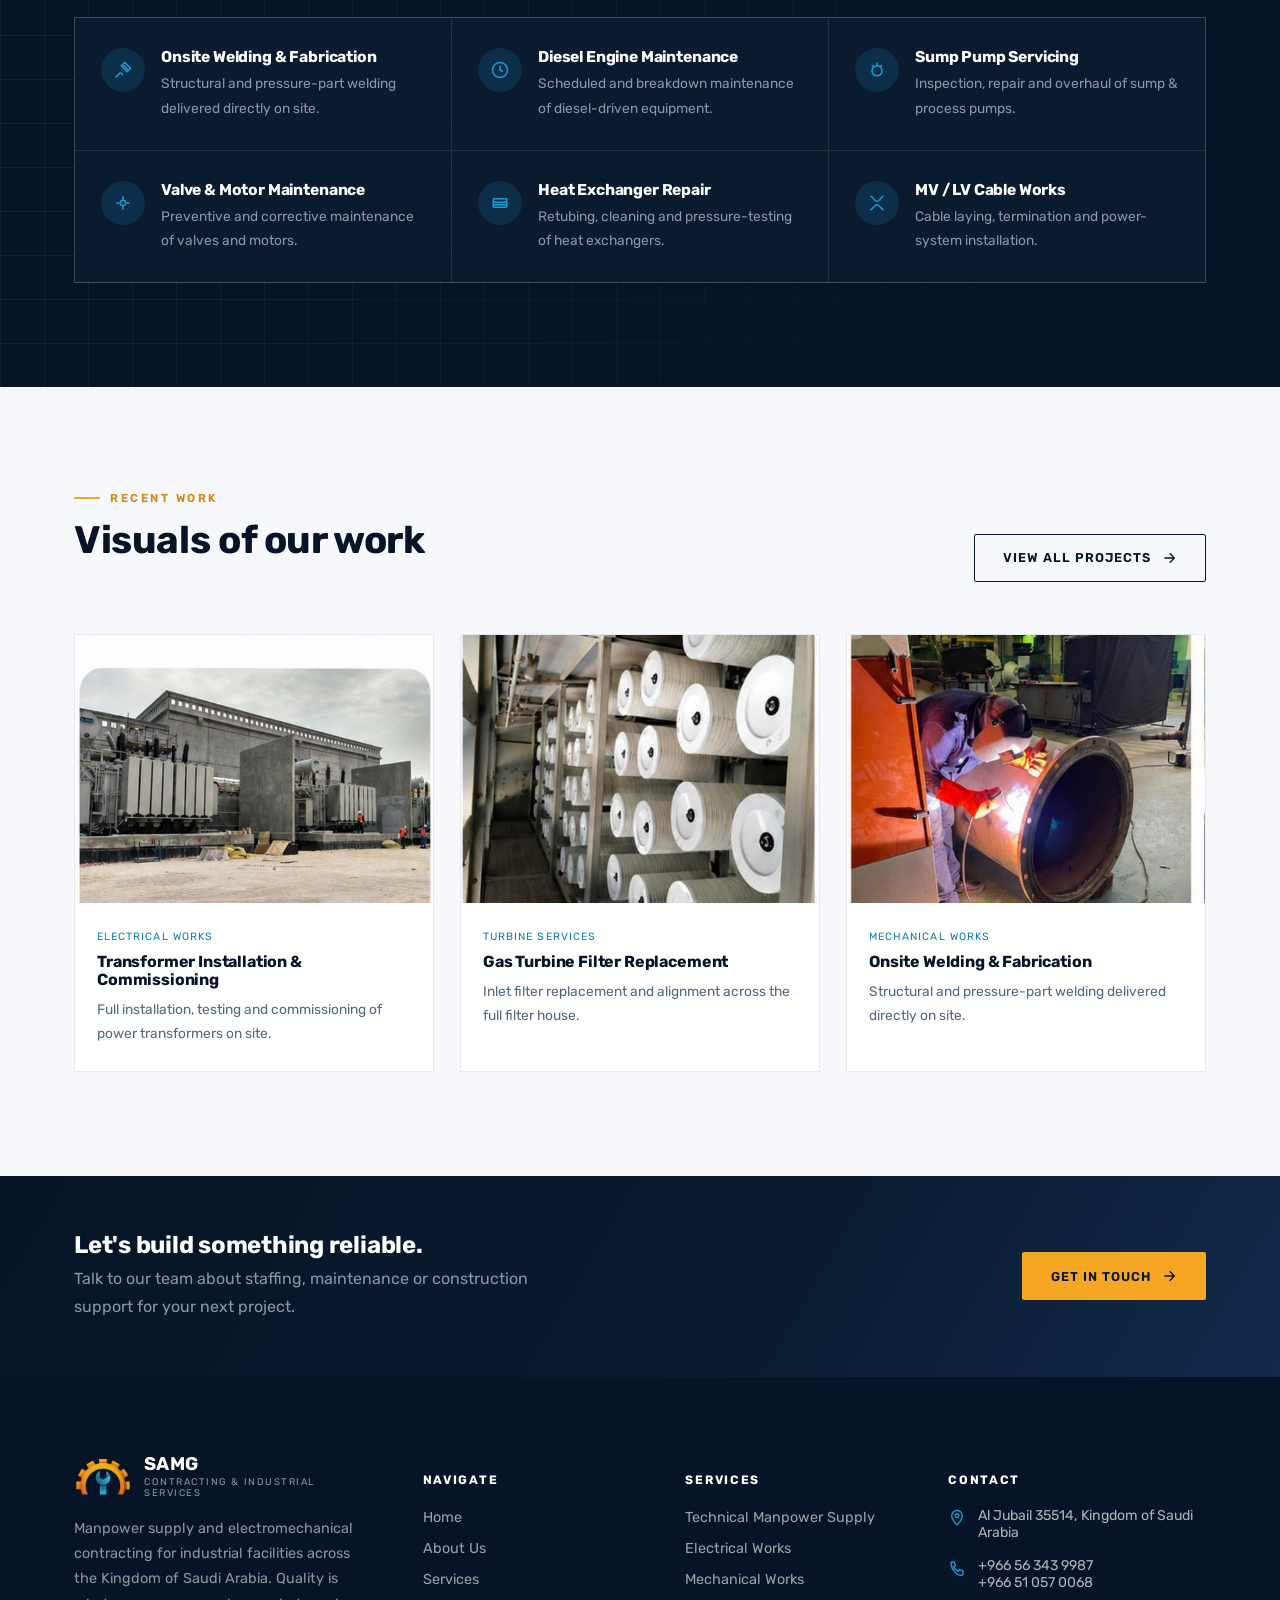
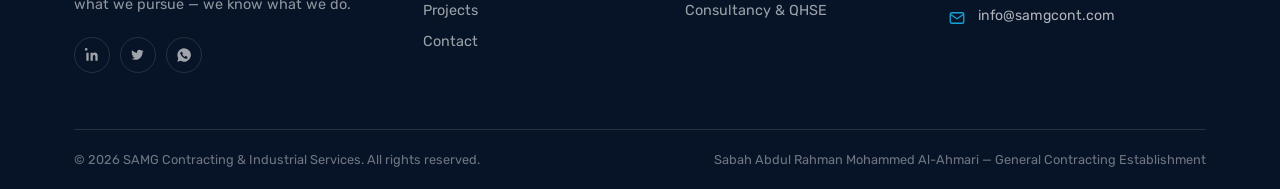
==== commit 172ff2c0: "update mobile number" ====
--- a/index.html
+++ b/index.html
@@ -26,7 +26,7 @@
         <span style="display:inline-flex;align-items:center;gap:6px;">Al Jubail 35514, Kingdom of Saudi Arabia</span>
       </div>
       <div class="topbar-links">
-        <a href="tel:+0563439987">+056 343 9987</a>
+        <a href="tel:+966563439987">+966 56 343 9987</a>
         <a href="mailto:info@samgcont.com">info@samgcont.com</a>
       </div>
     </div>
@@ -433,7 +433,7 @@
               </svg><span>Al Jubail 35514, Kingdom of Saudi Arabia</span></li>
             <li><svg viewBox="0 0 24 24" fill="none" stroke="currentColor" stroke-width="1.8">
                 <path d="M4 4h4l2 5-2.5 1.5a12 12 0 006 6L15 14l5 2v4a2 2 0 01-2.2 2A17 17 0 014 6.2 2 2 0 016 4z" />
-              </svg><span>+056 343 9987<br>+051 057 0068</span></li>
+              </svg><span>+966 56 343 9987<br>+966 51 057 0068</span></li>
             <li><svg viewBox="0 0 24 24" fill="none" stroke="currentColor" stroke-width="1.8">
                 <rect x="3" y="5" width="18" height="14" rx="2" />
                 <path d="M3 7l9 6 9-6" />
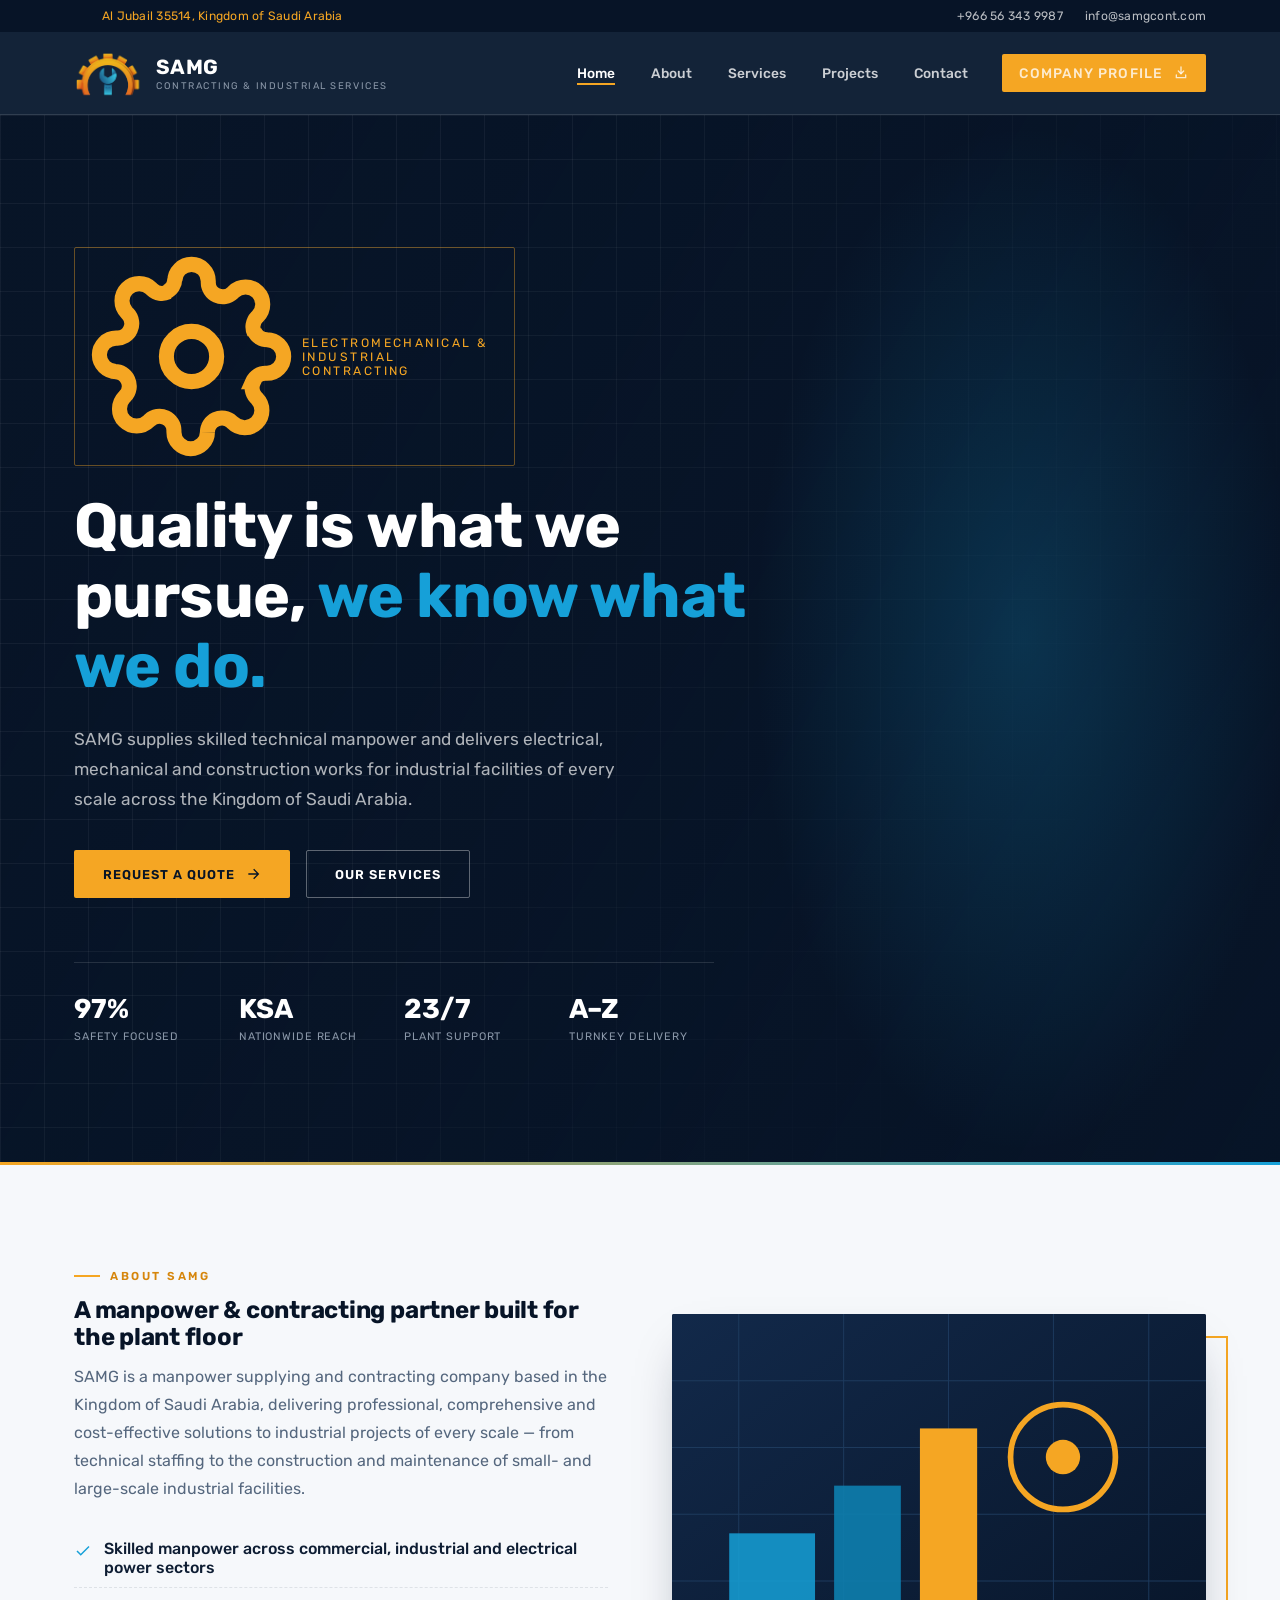
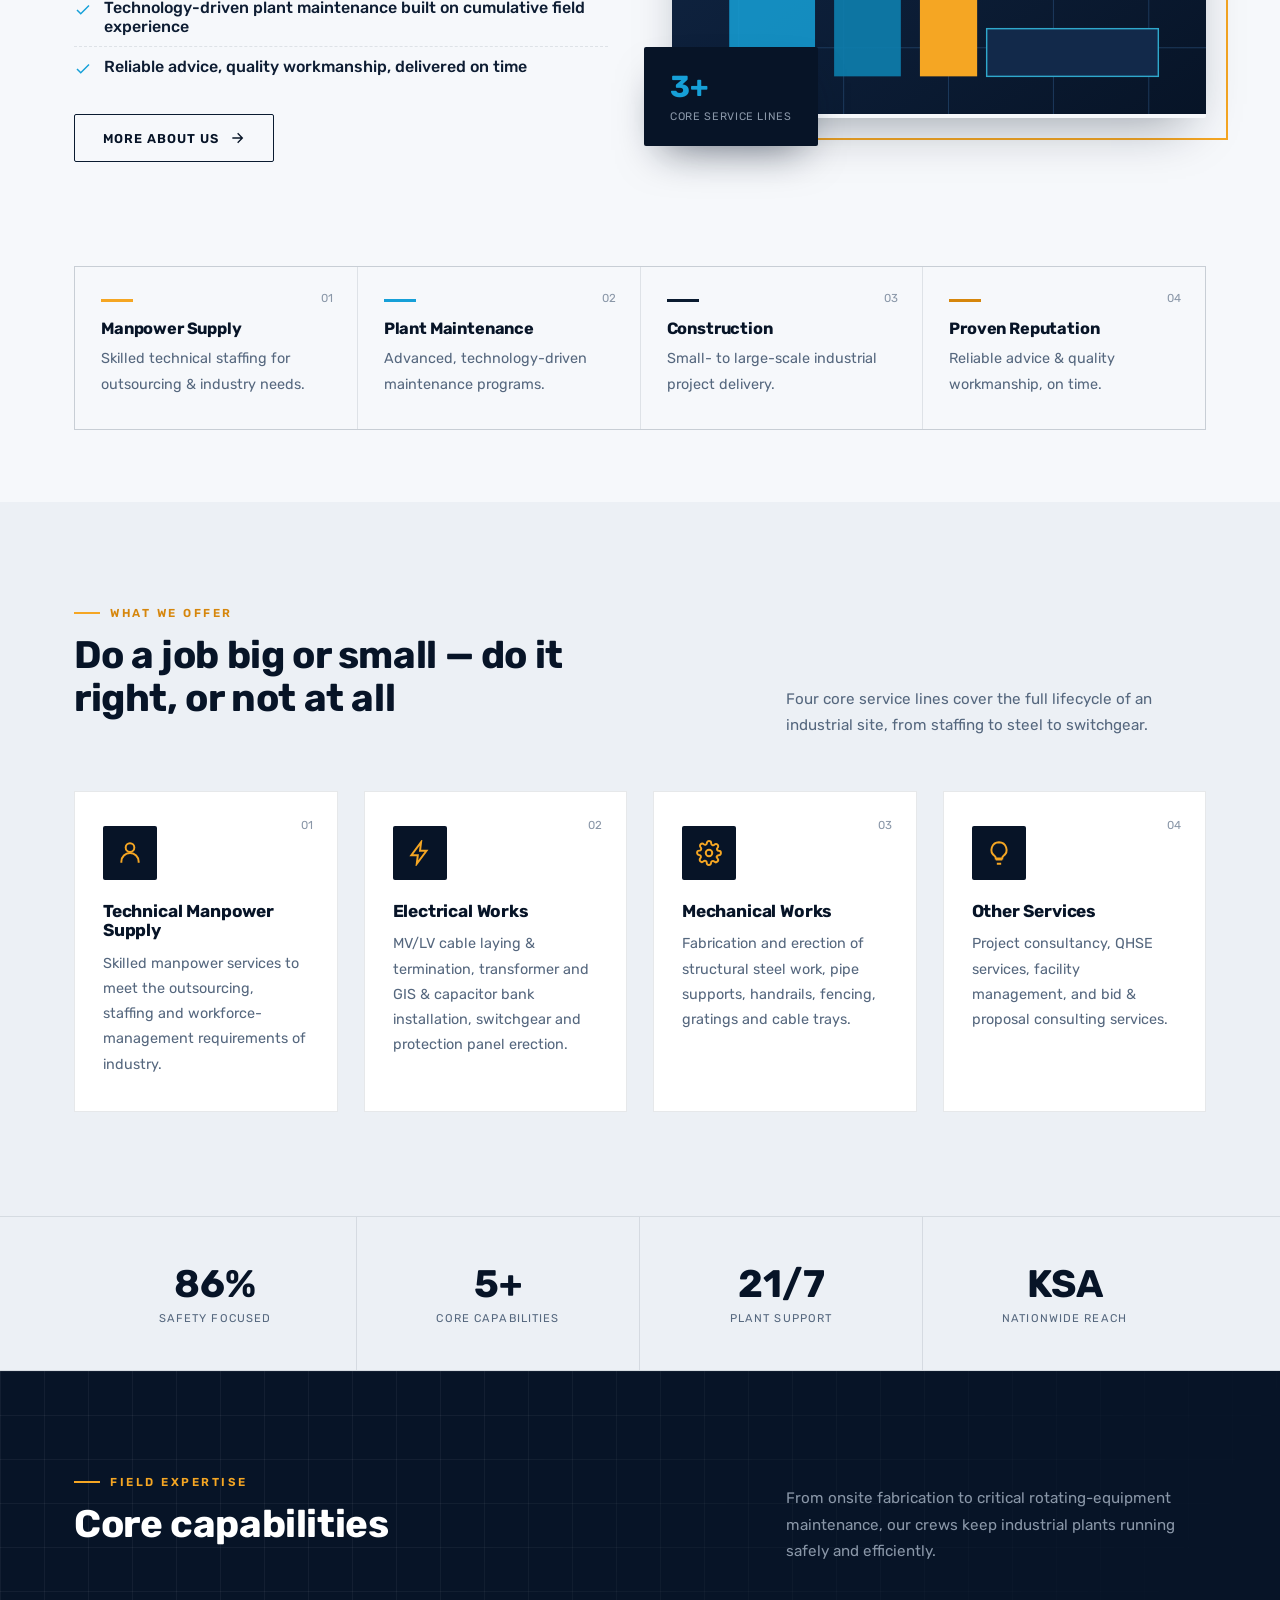
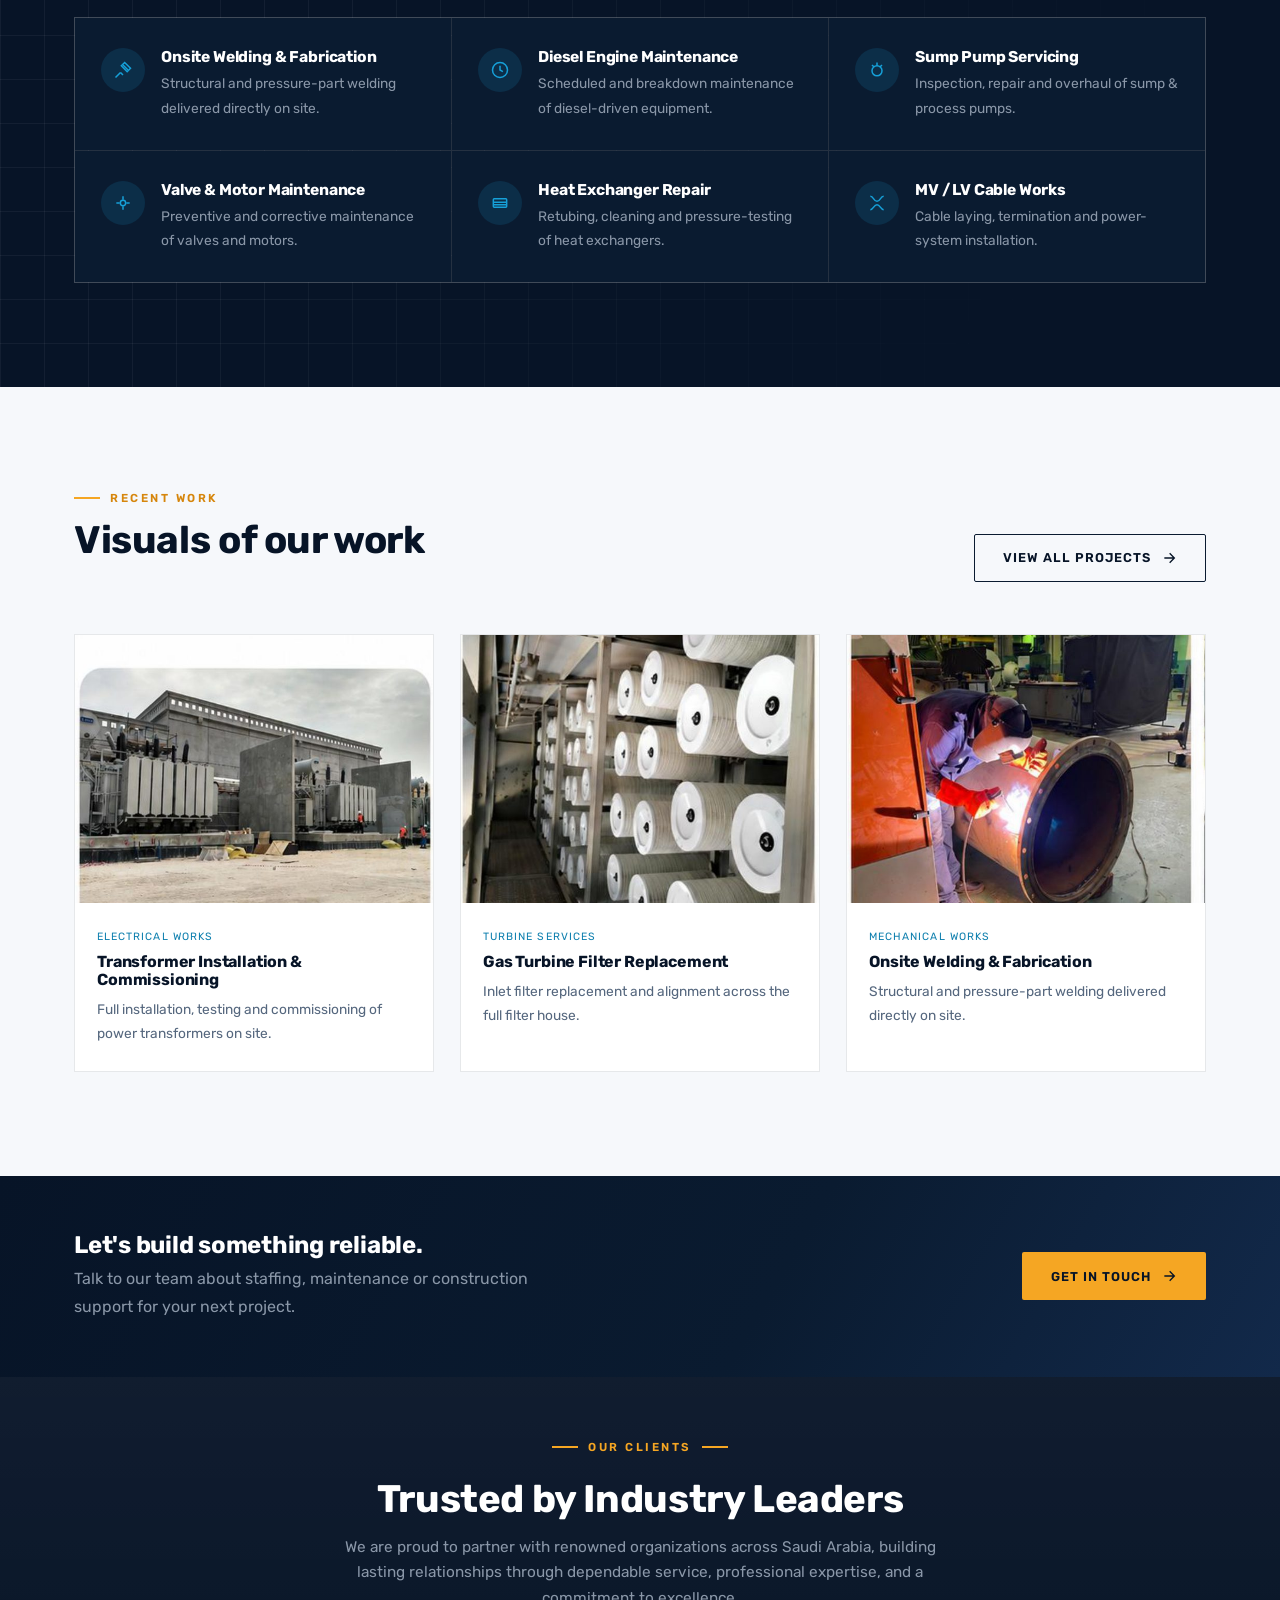
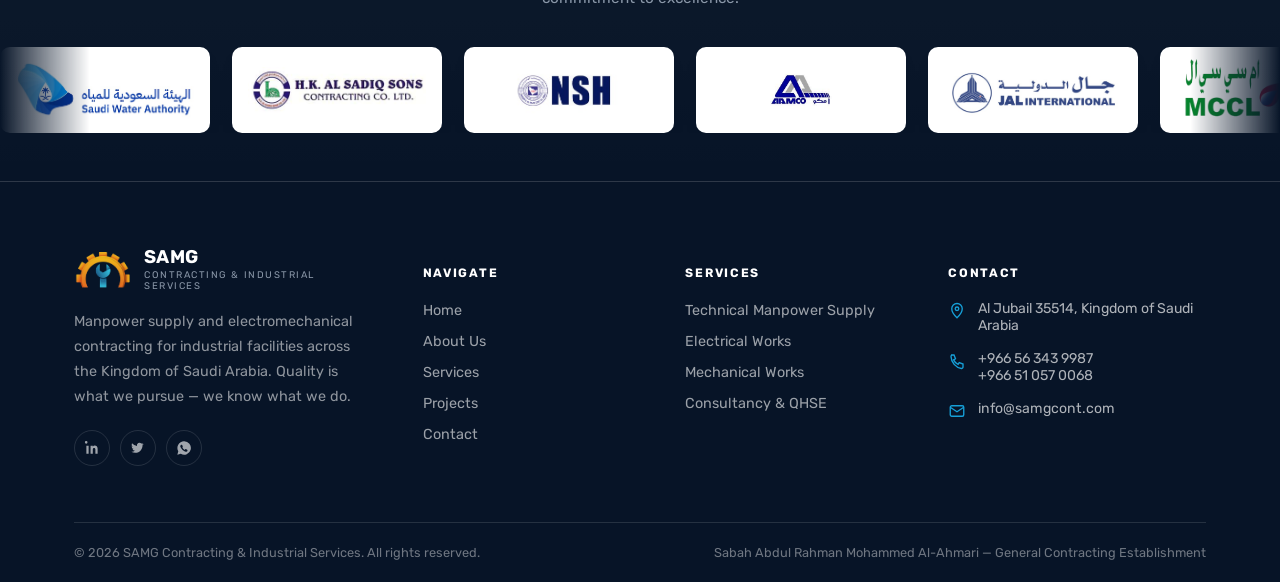
==== commit 9314d4f5: "Added client section, and updated company profile pdf" ====
--- a/index.html
+++ b/index.html
@@ -377,6 +377,41 @@
     </div>
   </section>
   <footer>
+    <div class="client-marquee" aria-label="Our clients">
+      <div class="container">
+        <div class="center-head reveal">
+          <div class="eyebrow on-dark">Our Clients</div>
+          <h2>Trusted by Industry Leaders</h2>
+          <p>We are proud to partner with renowned organizations across Saudi Arabia, building lasting relationships through dependable service, professional expertise, and a commitment to excellence.</p>
+        </div>
+      </div>
+      <div class="client-viewport">
+        <div class="client-track">
+          <div class="client-row">
+            <div class="client-logo"><img src="img/clients/client_logo_1.jpeg" alt="Client logo 1"></div>
+            <div class="client-logo"><img src="img/clients/client_logo_2.jpeg" alt="Client logo 2"></div>
+            <div class="client-logo"><img src="img/clients/client_logo_3.jpeg" alt="Client logo 3"></div>
+            <div class="client-logo"><img src="img/clients/client_logo_4.jpeg" alt="Client logo 4"></div>
+            <div class="client-logo"><img src="img/clients/client_logo_5.jpeg" alt="Client logo 5"></div>
+            <div class="client-logo"><img src="img/clients/client_logo_6.png" alt="Client logo 6"></div>
+            <div class="client-logo"><img src="img/clients/client_logo_7.png" alt="Client logo 7"></div>
+            <div class="client-logo"><img src="img/clients/client_logo_8.jpeg" alt="Client logo 8"></div>
+            <div class="client-logo"><img src="img/clients/client_logo_9.png" alt="Client logo 9"></div>
+          </div>
+          <div class="client-row" aria-hidden="true">
+            <div class="client-logo"><img src="img/clients/client_logo_1.jpeg" alt=""></div>
+            <div class="client-logo"><img src="img/clients/client_logo_2.jpeg" alt=""></div>
+            <div class="client-logo"><img src="img/clients/client_logo_3.jpeg" alt=""></div>
+            <div class="client-logo"><img src="img/clients/client_logo_4.jpeg" alt=""></div>
+            <div class="client-logo"><img src="img/clients/client_logo_5.jpeg" alt=""></div>
+            <div class="client-logo"><img src="img/clients/client_logo_6.png" alt=""></div>
+            <div class="client-logo"><img src="img/clients/client_logo_7.png" alt=""></div>
+            <div class="client-logo"><img src="img/clients/client_logo_8.jpeg" alt=""></div>
+            <div class="client-logo"><img src="img/clients/client_logo_9.png" alt=""></div>
+          </div>
+        </div>
+      </div>
+    </div>
     <div class="container">
       <div class="footer-grid">
         <div class="footer-about">
--- a/css/style.css
+++ b/css/style.css
@@ -68,6 +68,16 @@
   display:inline-block;
 }
 .eyebrow.on-dark{color:var(--amber);}
+.center-head .eyebrow{
+  display:inline-flex;
+  justify-content:center;
+}
+.center-head .eyebrow::after{
+  content:"";
+  width:26px;height:2px;
+  background:var(--amber);
+  display:inline-block;
+}
 
 .section{padding:104px 0;}
 .section-tight{padding:72px 0;}
@@ -439,11 +449,83 @@
 
 @media(max-width:900px){.value-card{flex-direction:column;align-items:flex-start;}.value-icon{margin-bottom:12px;}}
 
+/* -------------------- client logo marquee -------------------- */
+.client-marquee{
+  padding:56px 0 48px;
+  border-bottom:1px solid var(--line-dark);
+  background:linear-gradient(180deg, rgba(255,255,255,.04), transparent);
+}
+.client-marquee .center-head{
+  margin-bottom:36px;
+}
+.client-marquee .center-head h2{
+  color:#fff;
+  margin-top:10px;
+  margin-bottom:14px;
+}
+.client-marquee .center-head p{
+  color:var(--slate-light);
+  max-width:680px;
+  margin:0 auto;
+  font-size:.96rem;
+  line-height:1.65;
+}
+.client-marquee-label{
+  margin:0 0 18px;
+  text-align:center;
+  font-family:var(--font-mono);
+  font-size:.72rem;
+  letter-spacing:.22em;
+  text-transform:uppercase;
+  color:var(--amber);
+  font-weight:600;
+}
+.client-viewport{
+  overflow:hidden;
+  -webkit-mask-image:linear-gradient(90deg, transparent, #000 7%, #000 93%, transparent);
+  mask-image:linear-gradient(90deg, transparent, #000 7%, #000 93%, transparent);
+}
+.client-track{
+  display:flex;
+  width:max-content;
+  animation:client-scroll 42s linear infinite;
+}
+.client-viewport:hover .client-track{animation-play-state:paused;}
+.client-row{
+  display:flex;
+  align-items:center;
+  gap:22px;
+  padding-right:22px;
+}
+.client-logo{
+  flex:none;
+  width:210px;
+  height:86px;
+  background:#fff;
+  border-radius:10px;
+  padding:12px 16px;
+  display:flex;
+  align-items:center;
+  justify-content:center;
+  box-shadow:0 8px 22px -16px rgba(0,0,0,.6);
+}
+.client-logo img{
+  max-width:100%;
+  max-height:62px;
+  width:auto;
+  height:auto;
+  object-fit:contain;
+}
+@keyframes client-scroll{
+  from{transform:translateX(0);}
+  to{transform:translateX(-50%);}
+}
+
 /* -------------------- footer -------------------- */
-footer{background:var(--navy-deep);color:rgba(255,255,255,.62);padding-top:76px;}
+footer{background:var(--navy-deep);color:rgba(255,255,255,.62);padding-top:0;}
 .footer-grid{
   display:grid;grid-template-columns:1.4fr 1fr 1fr 1.2fr;gap:48px;
-  padding-bottom:56px;border-bottom:1px solid var(--line-dark);
+  padding:64px 0 56px;border-bottom:1px solid var(--line-dark);
 }
 .footer-about p{color:rgba(255,255,255,.55);font-size:.9rem;}
 .footer-brand{display:flex;align-items:center;gap:10px;margin-bottom:18px;}
@@ -531,6 +613,9 @@
 @media (prefers-reduced-motion: reduce){
   .reveal{opacity:1;transform:none;transition:none;}
   html{scroll-behavior:auto;}
+  .client-track{animation:none;}
+  .client-viewport{overflow-x:auto;-webkit-mask-image:none;mask-image:none;}
+  .client-row[aria-hidden="true"]{display:none;}
 }
 
 /* -------------------- back to top -------------------- */
